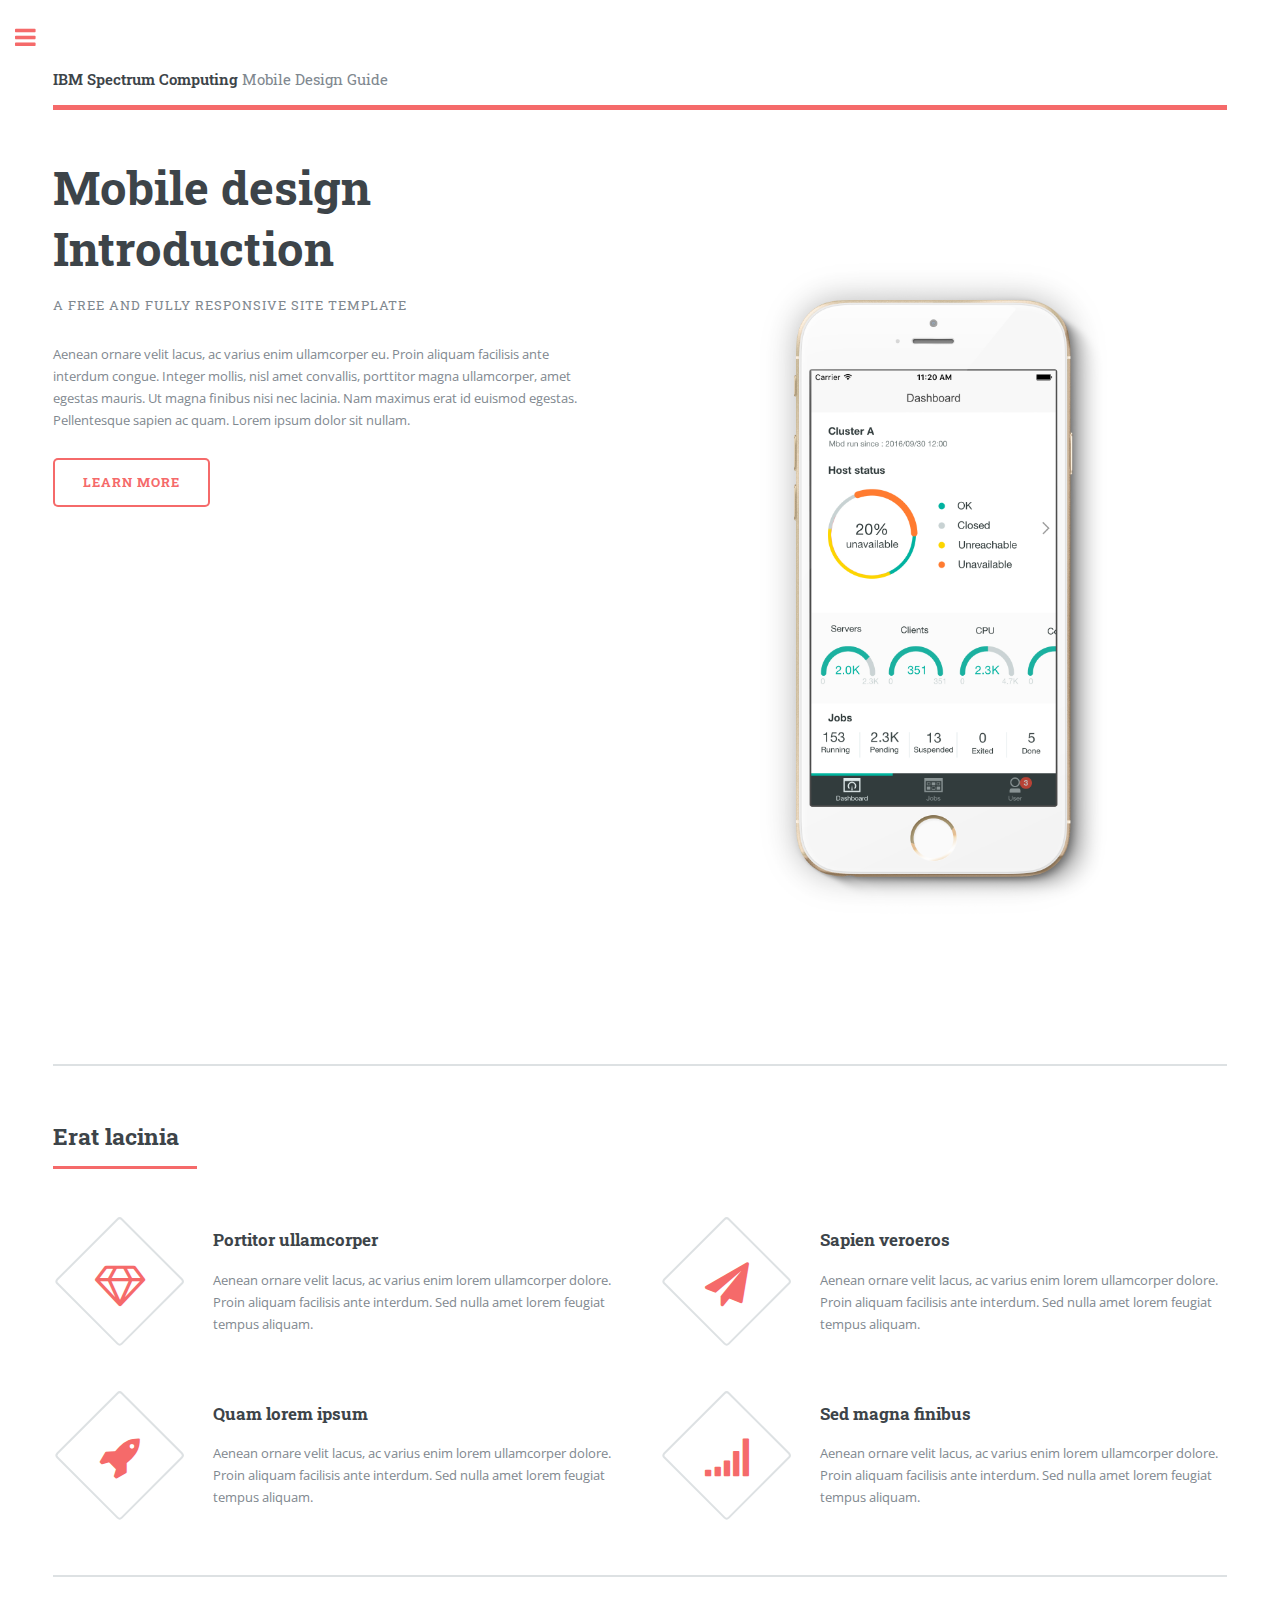
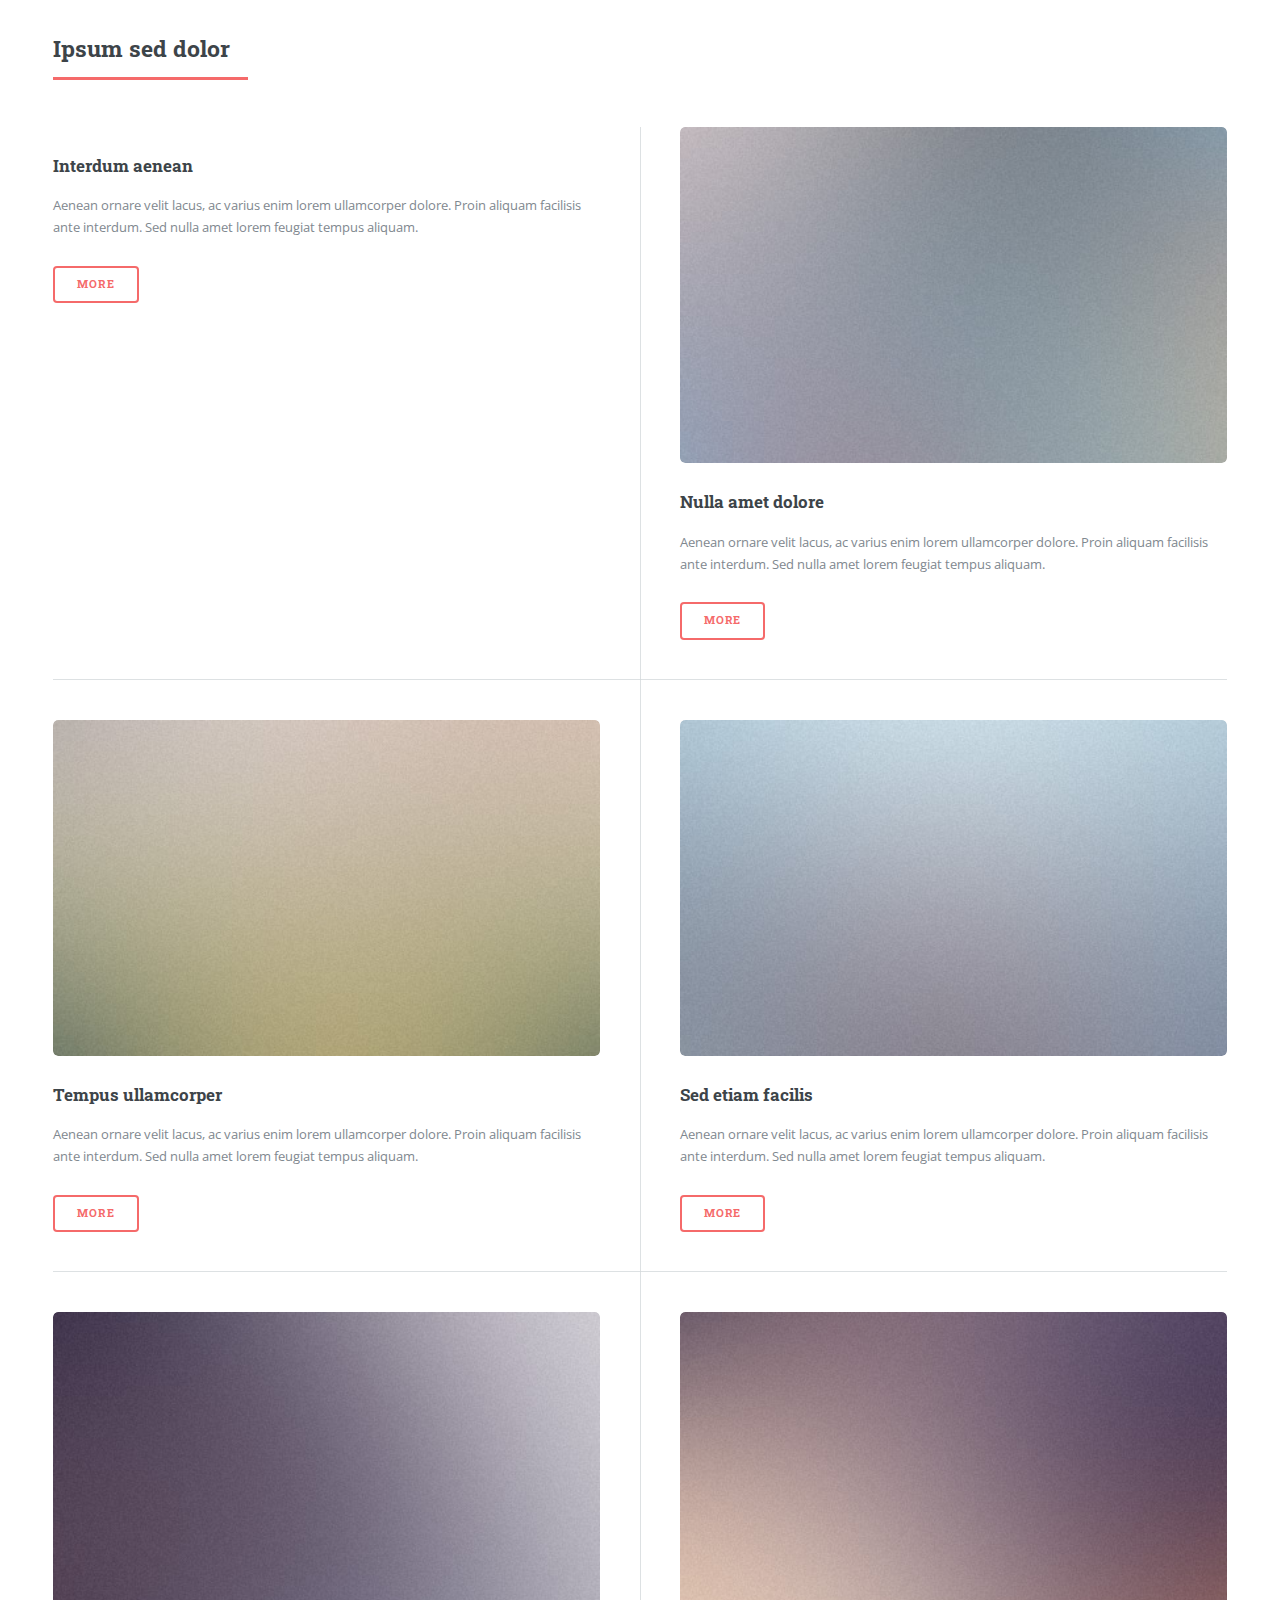
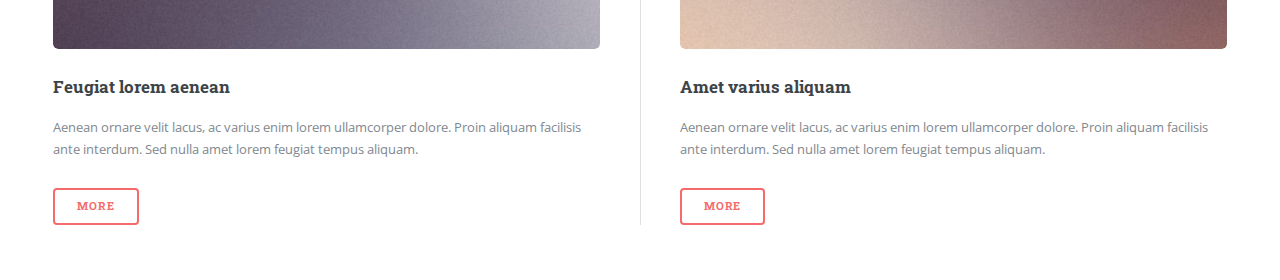
==== index.html @ 5e722a25 "update image html" ====
<!DOCTYPE HTML>
<!--
	Editorial by HTML5 UP
	html5up.net | @ajlkn
	Free for personal and commercial use under the CCA 3.0 license (html5up.net/license)
-->
<html>
	<head>
		<title>Editorial by HTML5 UP</title>
		<meta charset="utf-8" />
		<meta name="viewport" content="width=device-width, initial-scale=1, user-scalable=no" />
		<!--[if lte IE 8]><script src="assets/js/ie/html5shiv.js"></script><![endif]-->
		<link rel="stylesheet" href="assets/css/main.css" />
		<!--[if lte IE 9]><link rel="stylesheet" href="assets/css/ie9.css" /><![endif]-->
		<!--[if lte IE 8]><link rel="stylesheet" href="assets/css/ie8.css" /><![endif]-->
	</head>
	<body>

		<!-- Wrapper -->
			<div id="wrapper">

				<!-- Main -->
					<div id="main">
						<div class="inner">

							<!-- Header -->
								<header id="header">
									<a href="index.html" class="logo"><strong>IBM Spectrum Computing</strong> Mobile Design Guide</a>
								</header>

							<!-- Banner -->
								<section id="banner">
									<div class="content">
										<header>
											<h1>Mobile design<br />
											Introduction</h1>
											<p>A free and fully responsive site template</p>
										</header>
										<p>Aenean ornare velit lacus, ac varius enim ullamcorper eu. Proin aliquam facilisis ante interdum congue. Integer mollis, nisl amet convallis, porttitor magna ullamcorper, amet egestas mauris. Ut magna finibus nisi nec lacinia. Nam maximus erat id euismod egestas. Pellentesque sapien ac quam. Lorem ipsum dolor sit nullam.</p>
										<ul class="actions">
											<li><a href="#" class="button big">Learn More</a></li>
										</ul>
									</div>
									<span class="image object">
										<img src="images/intro.jpg" alt="" />
									</span>
								</section>

							<!-- Section -->
								<section>
									<header class="major">
										<h2>Erat lacinia</h2>
									</header>
									<div class="features">
										<article>
											<span class="icon fa-diamond"></span>
											<div class="content">
												<h3>Portitor ullamcorper</h3>
												<p>Aenean ornare velit lacus, ac varius enim lorem ullamcorper dolore. Proin aliquam facilisis ante interdum. Sed nulla amet lorem feugiat tempus aliquam.</p>
											</div>
										</article>
										<article>
											<span class="icon fa-paper-plane"></span>
											<div class="content">
												<h3>Sapien veroeros</h3>
												<p>Aenean ornare velit lacus, ac varius enim lorem ullamcorper dolore. Proin aliquam facilisis ante interdum. Sed nulla amet lorem feugiat tempus aliquam.</p>
											</div>
										</article>
										<article>
											<span class="icon fa-rocket"></span>
											<div class="content">
												<h3>Quam lorem ipsum</h3>
												<p>Aenean ornare velit lacus, ac varius enim lorem ullamcorper dolore. Proin aliquam facilisis ante interdum. Sed nulla amet lorem feugiat tempus aliquam.</p>
											</div>
										</article>
										<article>
											<span class="icon fa-signal"></span>
											<div class="content">
												<h3>Sed magna finibus</h3>
												<p>Aenean ornare velit lacus, ac varius enim lorem ullamcorper dolore. Proin aliquam facilisis ante interdum. Sed nulla amet lorem feugiat tempus aliquam.</p>
											</div>
										</article>
									</div>
								</section>

							<!-- Section -->
								<section>
									<header class="major">
										<h2>Ipsum sed dolor</h2>
									</header>
									<div class="posts">
										<article>
											<a href="#" class="image"><img src="images/pic01.jpg" alt="" /></a>
											<h3>Interdum aenean</h3>
											<p>Aenean ornare velit lacus, ac varius enim lorem ullamcorper dolore. Proin aliquam facilisis ante interdum. Sed nulla amet lorem feugiat tempus aliquam.</p>
											<ul class="actions">
												<li><a href="#" class="button">More</a></li>
											</ul>
										</article>
										<article>
											<a href="#" class="image"><img src="images/pic02.jpg" alt="" /></a>
											<h3>Nulla amet dolore</h3>
											<p>Aenean ornare velit lacus, ac varius enim lorem ullamcorper dolore. Proin aliquam facilisis ante interdum. Sed nulla amet lorem feugiat tempus aliquam.</p>
											<ul class="actions">
												<li><a href="#" class="button">More</a></li>
											</ul>
										</article>
										<article>
											<a href="#" class="image"><img src="images/pic03.jpg" alt="" /></a>
											<h3>Tempus ullamcorper</h3>
											<p>Aenean ornare velit lacus, ac varius enim lorem ullamcorper dolore. Proin aliquam facilisis ante interdum. Sed nulla amet lorem feugiat tempus aliquam.</p>
											<ul class="actions">
												<li><a href="#" class="button">More</a></li>
											</ul>
										</article>
										<article>
											<a href="#" class="image"><img src="images/pic04.jpg" alt="" /></a>
											<h3>Sed etiam facilis</h3>
											<p>Aenean ornare velit lacus, ac varius enim lorem ullamcorper dolore. Proin aliquam facilisis ante interdum. Sed nulla amet lorem feugiat tempus aliquam.</p>
											<ul class="actions">
												<li><a href="#" class="button">More</a></li>
											</ul>
										</article>
										<article>
											<a href="#" class="image"><img src="images/pic05.jpg" alt="" /></a>
											<h3>Feugiat lorem aenean</h3>
											<p>Aenean ornare velit lacus, ac varius enim lorem ullamcorper dolore. Proin aliquam facilisis ante interdum. Sed nulla amet lorem feugiat tempus aliquam.</p>
											<ul class="actions">
												<li><a href="#" class="button">More</a></li>
											</ul>
										</article>
										<article>
											<a href="#" class="image"><img src="images/pic06.jpg" alt="" /></a>
											<h3>Amet varius aliquam</h3>
											<p>Aenean ornare velit lacus, ac varius enim lorem ullamcorper dolore. Proin aliquam facilisis ante interdum. Sed nulla amet lorem feugiat tempus aliquam.</p>
											<ul class="actions">
												<li><a href="#" class="button">More</a></li>
											</ul>
										</article>
									</div>
								</section>

						</div>
					</div>

				<!-- Sidebar -->
					<div id="sidebar">
						<div class="inner">

							<!-- Search -->
								<section id="search" class="alt">
									<form method="post" action="#">
										<input type="text" name="query" id="query" placeholder="Search" />
									</form>
								</section>

							<!-- Menu -->
								<nav id="menu">
									<header class="major">
										<h2>Menu</h2>
									</header>
									<ul>
										<li><a href="index.html">Homepage</a></li>
										<li><a href="generic.html">Generic</a></li>
										<li><a href="elements.html">Elements</a></li>
										<li>
											<span class="opener">Submenu</span>
											<ul>
												<li><a href="#">Lorem Dolor</a></li>
												<li><a href="#">Ipsum Adipiscing</a></li>
												<li><a href="#">Tempus Magna</a></li>
												<li><a href="#">Feugiat Veroeros</a></li>
											</ul>
										</li>
										<li><a href="#">Etiam Dolore</a></li>
										<li><a href="#">Adipiscing</a></li>
										<li>
											<span class="opener">Another Submenu</span>
											<ul>
												<li><a href="#">Lorem Dolor</a></li>
												<li><a href="#">Ipsum Adipiscing</a></li>
												<li><a href="#">Tempus Magna</a></li>
												<li><a href="#">Feugiat Veroeros</a></li>
											</ul>
										</li>
										<li><a href="#">Maximus Erat</a></li>
										<li><a href="#">Sapien Mauris</a></li>
										<li><a href="#">Amet Lacinia</a></li>
									</ul>
								</nav>

							<!-- Footer -->
								<footer id="footer">
									<p class="copyright">&copy; Untitled. All rights reserved. Demo Images: <a href="https://unsplash.com">Unsplash</a>. Design: <a href="https://html5up.net">HTML5 UP</a>.</p>
								</footer>

						</div>
					</div>

			</div>

		<!-- Scripts -->
			<script src="assets/js/jquery.min.js"></script>
			<script src="assets/js/skel.min.js"></script>
			<script src="assets/js/util.js"></script>
			<!--[if lte IE 8]><script src="assets/js/ie/respond.min.js"></script><![endif]-->
			<script src="assets/js/main.js"></script>

	</body>
</html>
---- assets/css/main.css ----
@import url(font-awesome.min.css);
@import url("https://fonts.googleapis.com/css?family=Open+Sans:400,600,400italic,600italic|Roboto+Slab:400,700");

/*
	Editorial by HTML5 UP
	html5up.net | @ajlkn
	Free for personal and commercial use under the CCA 3.0 license (html5up.net/license)
*/

/* Reset */

	html, body, div, span, applet, object, iframe, h1, h2, h3, h4, h5, h6, p, blockquote, pre, a, abbr, acronym, address, big, cite, code, del, dfn, em, img, ins, kbd, q, s, samp, small, strike, strong, sub, sup, tt, var, b, u, i, center, dl, dt, dd, ol, ul, li, fieldset, form, label, legend, table, caption, tbody, tfoot, thead, tr, th, td, article, aside, canvas, details, embed, figure, figcaption, footer, header, hgroup, menu, nav, output, ruby, section, summary, time, mark, audio, video {
		margin: 0;
		padding: 0;
		border: 0;
		font-size: 100%;
		font: inherit;
		vertical-align: baseline;
	}

	article, aside, details, figcaption, figure, footer, header, hgroup, menu, nav, section {
		display: block;
	}

	body {
		line-height: 1;
	}

	ol, ul {
		list-style: none;
	}

	blockquote, q {
		quotes: none;
	}

	blockquote:before, blockquote:after, q:before, q:after {
		content: '';
		content: none;
	}

	table {
		border-collapse: collapse;
		border-spacing: 0;
	}

	body {
		-webkit-text-size-adjust: none;
	}

/* Box Model */

	*, *:before, *:after {
		-moz-box-sizing: border-box;
		-webkit-box-sizing: border-box;
		box-sizing: border-box;
	}

/* Grid */

	.row {
		border-bottom: solid 1px transparent;
		-moz-box-sizing: border-box;
		-webkit-box-sizing: border-box;
		box-sizing: border-box;
	}

	.row > * {
		float: left;
		-moz-box-sizing: border-box;
		-webkit-box-sizing: border-box;
		box-sizing: border-box;
	}

	.row:after, .row:before {
		content: '';
		display: block;
		clear: both;
		height: 0;
	}

	.row.uniform > * > :first-child {
		margin-top: 0;
	}

	.row.uniform > * > :last-child {
		margin-bottom: 0;
	}

	.row.\30 \25 > * {
		padding: 0 0 0 0em;
	}

	.row.\30 \25 {
		margin: 0 0 -1px 0em;
	}

	.row.uniform.\30 \25 > * {
		padding: 0em 0 0 0em;
	}

	.row.uniform.\30 \25 {
		margin: 0em 0 -1px 0em;
	}

	.row > * {
		padding: 0 0 0 1.5em;
	}

	.row {
		margin: 0 0 -1px -1.5em;
	}

	.row.uniform > * {
		padding: 1.5em 0 0 1.5em;
	}

	.row.uniform {
		margin: -1.5em 0 -1px -1.5em;
	}

	.row.\32 00\25 > * {
		padding: 0 0 0 3em;
	}

	.row.\32 00\25 {
		margin: 0 0 -1px -3em;
	}

	.row.uniform.\32 00\25 > * {
		padding: 3em 0 0 3em;
	}

	.row.uniform.\32 00\25 {
		margin: -3em 0 -1px -3em;
	}

	.row.\31 50\25 > * {
		padding: 0 0 0 2.25em;
	}

	.row.\31 50\25 {
		margin: 0 0 -1px -2.25em;
	}

	.row.uniform.\31 50\25 > * {
		padding: 2.25em 0 0 2.25em;
	}

	.row.uniform.\31 50\25 {
		margin: -2.25em 0 -1px -2.25em;
	}

	.row.\35 0\25 > * {
		padding: 0 0 0 0.75em;
	}

	.row.\35 0\25 {
		margin: 0 0 -1px -0.75em;
	}

	.row.uniform.\35 0\25 > * {
		padding: 0.75em 0 0 0.75em;
	}

	.row.uniform.\35 0\25 {
		margin: -0.75em 0 -1px -0.75em;
	}

	.row.\32 5\25 > * {
		padding: 0 0 0 0.375em;
	}

	.row.\32 5\25 {
		margin: 0 0 -1px -0.375em;
	}

	.row.uniform.\32 5\25 > * {
		padding: 0.375em 0 0 0.375em;
	}

	.row.uniform.\32 5\25 {
		margin: -0.375em 0 -1px -0.375em;
	}

	.\31 2u, .\31 2u\24 {
		width: 100%;
		clear: none;
		margin-left: 0;
	}

	.\31 1u, .\31 1u\24 {
		width: 91.6666666667%;
		clear: none;
		margin-left: 0;
	}

	.\31 0u, .\31 0u\24 {
		width: 83.3333333333%;
		clear: none;
		margin-left: 0;
	}

	.\39 u, .\39 u\24 {
		width: 75%;
		clear: none;
		margin-left: 0;
	}

	.\38 u, .\38 u\24 {
		width: 66.6666666667%;
		clear: none;
		margin-left: 0;
	}

	.\37 u, .\37 u\24 {
		width: 58.3333333333%;
		clear: none;
		margin-left: 0;
	}

	.\36 u, .\36 u\24 {
		width: 50%;
		clear: none;
		margin-left: 0;
	}

	.\35 u, .\35 u\24 {
		width: 41.6666666667%;
		clear: none;
		margin-left: 0;
	}

	.\34 u, .\34 u\24 {
		width: 33.3333333333%;
		clear: none;
		margin-left: 0;
	}

	.\33 u, .\33 u\24 {
		width: 25%;
		clear: none;
		margin-left: 0;
	}

	.\32 u, .\32 u\24 {
		width: 16.6666666667%;
		clear: none;
		margin-left: 0;
	}

	.\31 u, .\31 u\24 {
		width: 8.3333333333%;
		clear: none;
		margin-left: 0;
	}

	.\31 2u\24 + *,
	.\31 1u\24 + *,
	.\31 0u\24 + *,
	.\39 u\24 + *,
	.\38 u\24 + *,
	.\37 u\24 + *,
	.\36 u\24 + *,
	.\35 u\24 + *,
	.\34 u\24 + *,
	.\33 u\24 + *,
	.\32 u\24 + *,
	.\31 u\24 + * {
		clear: left;
	}

	.\-11u {
		margin-left: 91.66667%;
	}

	.\-10u {
		margin-left: 83.33333%;
	}

	.\-9u {
		margin-left: 75%;
	}

	.\-8u {
		margin-left: 66.66667%;
	}

	.\-7u {
		margin-left: 58.33333%;
	}

	.\-6u {
		margin-left: 50%;
	}

	.\-5u {
		margin-left: 41.66667%;
	}

	.\-4u {
		margin-left: 33.33333%;
	}

	.\-3u {
		margin-left: 25%;
	}

	.\-2u {
		margin-left: 16.66667%;
	}

	.\-1u {
		margin-left: 8.33333%;
	}

	@media screen and (max-width: 1680px) {

		.row > * {
			padding: 0 0 0 1.5em;
		}

		.row {
			margin: 0 0 -1px -1.5em;
		}

		.row.uniform > * {
			padding: 1.5em 0 0 1.5em;
		}

		.row.uniform {
			margin: -1.5em 0 -1px -1.5em;
		}

		.row.\32 00\25 > * {
			padding: 0 0 0 3em;
		}

		.row.\32 00\25 {
			margin: 0 0 -1px -3em;
		}

		.row.uniform.\32 00\25 > * {
			padding: 3em 0 0 3em;
		}

		.row.uniform.\32 00\25 {
			margin: -3em 0 -1px -3em;
		}

		.row.\31 50\25 > * {
			padding: 0 0 0 2.25em;
		}

		.row.\31 50\25 {
			margin: 0 0 -1px -2.25em;
		}

		.row.uniform.\31 50\25 > * {
			padding: 2.25em 0 0 2.25em;
		}

		.row.uniform.\31 50\25 {
			margin: -2.25em 0 -1px -2.25em;
		}

		.row.\35 0\25 > * {
			padding: 0 0 0 0.75em;
		}

		.row.\35 0\25 {
			margin: 0 0 -1px -0.75em;
		}

		.row.uniform.\35 0\25 > * {
			padding: 0.75em 0 0 0.75em;
		}

		.row.uniform.\35 0\25 {
			margin: -0.75em 0 -1px -0.75em;
		}

		.row.\32 5\25 > * {
			padding: 0 0 0 0.375em;
		}

		.row.\32 5\25 {
			margin: 0 0 -1px -0.375em;
		}

		.row.uniform.\32 5\25 > * {
			padding: 0.375em 0 0 0.375em;
		}

		.row.uniform.\32 5\25 {
			margin: -0.375em 0 -1px -0.375em;
		}

		.\31 2u\28xlarge\29, .\31 2u\24\28xlarge\29 {
			width: 100%;
			clear: none;
			margin-left: 0;
		}

		.\31 1u\28xlarge\29, .\31 1u\24\28xlarge\29 {
			width: 91.6666666667%;
			clear: none;
			margin-left: 0;
		}

		.\31 0u\28xlarge\29, .\31 0u\24\28xlarge\29 {
			width: 83.3333333333%;
			clear: none;
			margin-left: 0;
		}

		.\39 u\28xlarge\29, .\39 u\24\28xlarge\29 {
			width: 75%;
			clear: none;
			margin-left: 0;
		}

		.\38 u\28xlarge\29, .\38 u\24\28xlarge\29 {
			width: 66.6666666667%;
			clear: none;
			margin-left: 0;
		}

		.\37 u\28xlarge\29, .\37 u\24\28xlarge\29 {
			width: 58.3333333333%;
			clear: none;
			margin-left: 0;
		}

		.\36 u\28xlarge\29, .\36 u\24\28xlarge\29 {
			width: 50%;
			clear: none;
			margin-left: 0;
		}

		.\35 u\28xlarge\29, .\35 u\24\28xlarge\29 {
			width: 41.6666666667%;
			clear: none;
			margin-left: 0;
		}

		.\34 u\28xlarge\29, .\34 u\24\28xlarge\29 {
			width: 33.3333333333%;
			clear: none;
			margin-left: 0;
		}

		.\33 u\28xlarge\29, .\33 u\24\28xlarge\29 {
			width: 25%;
			clear: none;
			margin-left: 0;
		}

		.\32 u\28xlarge\29, .\32 u\24\28xlarge\29 {
			width: 16.6666666667%;
			clear: none;
			margin-left: 0;
		}

		.\31 u\28xlarge\29, .\31 u\24\28xlarge\29 {
			width: 8.3333333333%;
			clear: none;
			margin-left: 0;
		}

		.\31 2u\24\28xlarge\29 + *,
		.\31 1u\24\28xlarge\29 + *,
		.\31 0u\24\28xlarge\29 + *,
		.\39 u\24\28xlarge\29 + *,
		.\38 u\24\28xlarge\29 + *,
		.\37 u\24\28xlarge\29 + *,
		.\36 u\24\28xlarge\29 + *,
		.\35 u\24\28xlarge\29 + *,
		.\34 u\24\28xlarge\29 + *,
		.\33 u\24\28xlarge\29 + *,
		.\32 u\24\28xlarge\29 + *,
		.\31 u\24\28xlarge\29 + * {
			clear: left;
		}

		.\-11u\28xlarge\29 {
			margin-left: 91.66667%;
		}

		.\-10u\28xlarge\29 {
			margin-left: 83.33333%;
		}

		.\-9u\28xlarge\29 {
			margin-left: 75%;
		}

		.\-8u\28xlarge\29 {
			margin-left: 66.66667%;
		}

		.\-7u\28xlarge\29 {
			margin-left: 58.33333%;
		}

		.\-6u\28xlarge\29 {
			margin-left: 50%;
		}

		.\-5u\28xlarge\29 {
			margin-left: 41.66667%;
		}

		.\-4u\28xlarge\29 {
			margin-left: 33.33333%;
		}

		.\-3u\28xlarge\29 {
			margin-left: 25%;
		}

		.\-2u\28xlarge\29 {
			margin-left: 16.66667%;
		}

		.\-1u\28xlarge\29 {
			margin-left: 8.33333%;
		}

	}

	@media screen and (max-width: 1280px) {

		.row > * {
			padding: 0 0 0 1.5em;
		}

		.row {
			margin: 0 0 -1px -1.5em;
		}

		.row.uniform > * {
			padding: 1.5em 0 0 1.5em;
		}

		.row.uniform {
			margin: -1.5em 0 -1px -1.5em;
		}

		.row.\32 00\25 > * {
			padding: 0 0 0 3em;
		}

		.row.\32 00\25 {
			margin: 0 0 -1px -3em;
		}

		.row.uniform.\32 00\25 > * {
			padding: 3em 0 0 3em;
		}

		.row.uniform.\32 00\25 {
			margin: -3em 0 -1px -3em;
		}

		.row.\31 50\25 > * {
			padding: 0 0 0 2.25em;
		}

		.row.\31 50\25 {
			margin: 0 0 -1px -2.25em;
		}

		.row.uniform.\31 50\25 > * {
			padding: 2.25em 0 0 2.25em;
		}

		.row.uniform.\31 50\25 {
			margin: -2.25em 0 -1px -2.25em;
		}

		.row.\35 0\25 > * {
			padding: 0 0 0 0.75em;
		}

		.row.\35 0\25 {
			margin: 0 0 -1px -0.75em;
		}

		.row.uniform.\35 0\25 > * {
			padding: 0.75em 0 0 0.75em;
		}

		.row.uniform.\35 0\25 {
			margin: -0.75em 0 -1px -0.75em;
		}

		.row.\32 5\25 > * {
			padding: 0 0 0 0.375em;
		}

		.row.\32 5\25 {
			margin: 0 0 -1px -0.375em;
		}

		.row.uniform.\32 5\25 > * {
			padding: 0.375em 0 0 0.375em;
		}

		.row.uniform.\32 5\25 {
			margin: -0.375em 0 -1px -0.375em;
		}

		.\31 2u\28large\29, .\31 2u\24\28large\29 {
			width: 100%;
			clear: none;
			margin-left: 0;
		}

		.\31 1u\28large\29, .\31 1u\24\28large\29 {
			width: 91.6666666667%;
			clear: none;
			margin-left: 0;
		}

		.\31 0u\28large\29, .\31 0u\24\28large\29 {
			width: 83.3333333333%;
			clear: none;
			margin-left: 0;
		}

		.\39 u\28large\29, .\39 u\24\28large\29 {
			width: 75%;
			clear: none;
			margin-left: 0;
		}

		.\38 u\28large\29, .\38 u\24\28large\29 {
			width: 66.6666666667%;
			clear: none;
			margin-left: 0;
		}

		.\37 u\28large\29, .\37 u\24\28large\29 {
			width: 58.3333333333%;
			clear: none;
			margin-left: 0;
		}

		.\36 u\28large\29, .\36 u\24\28large\29 {
			width: 50%;
			clear: none;
			margin-left: 0;
		}

		.\35 u\28large\29, .\35 u\24\28large\29 {
			width: 41.6666666667%;
			clear: none;
			margin-left: 0;
		}

		.\34 u\28large\29, .\34 u\24\28large\29 {
			width: 33.3333333333%;
			clear: none;
			margin-left: 0;
		}

		.\33 u\28large\29, .\33 u\24\28large\29 {
			width: 25%;
			clear: none;
			margin-left: 0;
		}

		.\32 u\28large\29, .\32 u\24\28large\29 {
			width: 16.6666666667%;
			clear: none;
			margin-left: 0;
		}

		.\31 u\28large\29, .\31 u\24\28large\29 {
			width: 8.3333333333%;
			clear: none;
			margin-left: 0;
		}

		.\31 2u\24\28large\29 + *,
		.\31 1u\24\28large\29 + *,
		.\31 0u\24\28large\29 + *,
		.\39 u\24\28large\29 + *,
		.\38 u\24\28large\29 + *,
		.\37 u\24\28large\29 + *,
		.\36 u\24\28large\29 + *,
		.\35 u\24\28large\29 + *,
		.\34 u\24\28large\29 + *,
		.\33 u\24\28large\29 + *,
		.\32 u\24\28large\29 + *,
		.\31 u\24\28large\29 + * {
			clear: left;
		}

		.\-11u\28large\29 {
			margin-left: 91.66667%;
		}

		.\-10u\28large\29 {
			margin-left: 83.33333%;
		}

		.\-9u\28large\29 {
			margin-left: 75%;
		}

		.\-8u\28large\29 {
			margin-left: 66.66667%;
		}

		.\-7u\28large\29 {
			margin-left: 58.33333%;
		}

		.\-6u\28large\29 {
			margin-left: 50%;
		}

		.\-5u\28large\29 {
			margin-left: 41.66667%;
		}

		.\-4u\28large\29 {
			margin-left: 33.33333%;
		}

		.\-3u\28large\29 {
			margin-left: 25%;
		}

		.\-2u\28large\29 {
			margin-left: 16.66667%;
		}

		.\-1u\28large\29 {
			margin-left: 8.33333%;
		}

	}

	@media screen and (max-width: 980px) {

		.row > * {
			padding: 0 0 0 1.5em;
		}

		.row {
			margin: 0 0 -1px -1.5em;
		}

		.row.uniform > * {
			padding: 1.5em 0 0 1.5em;
		}

		.row.uniform {
			margin: -1.5em 0 -1px -1.5em;
		}

		.row.\32 00\25 > * {
			padding: 0 0 0 3em;
		}

		.row.\32 00\25 {
			margin: 0 0 -1px -3em;
		}

		.row.uniform.\32 00\25 > * {
			padding: 3em 0 0 3em;
		}

		.row.uniform.\32 00\25 {
			margin: -3em 0 -1px -3em;
		}

		.row.\31 50\25 > * {
			padding: 0 0 0 2.25em;
		}

		.row.\31 50\25 {
			margin: 0 0 -1px -2.25em;
		}

		.row.uniform.\31 50\25 > * {
			padding: 2.25em 0 0 2.25em;
		}

		.row.uniform.\31 50\25 {
			margin: -2.25em 0 -1px -2.25em;
		}

		.row.\35 0\25 > * {
			padding: 0 0 0 0.75em;
		}

		.row.\35 0\25 {
			margin: 0 0 -1px -0.75em;
		}

		.row.uniform.\35 0\25 > * {
			padding: 0.75em 0 0 0.75em;
		}

		.row.uniform.\35 0\25 {
			margin: -0.75em 0 -1px -0.75em;
		}

		.row.\32 5\25 > * {
			padding: 0 0 0 0.375em;
		}

		.row.\32 5\25 {
			margin: 0 0 -1px -0.375em;
		}

		.row.uniform.\32 5\25 > * {
			padding: 0.375em 0 0 0.375em;
		}

		.row.uniform.\32 5\25 {
			margin: -0.375em 0 -1px -0.375em;
		}

		.\31 2u\28medium\29, .\31 2u\24\28medium\29 {
			width: 100%;
			clear: none;
			margin-left: 0;
		}

		.\31 1u\28medium\29, .\31 1u\24\28medium\29 {
			width: 91.6666666667%;
			clear: none;
			margin-left: 0;
		}

		.\31 0u\28medium\29, .\31 0u\24\28medium\29 {
			width: 83.3333333333%;
			clear: none;
			margin-left: 0;
		}

		.\39 u\28medium\29, .\39 u\24\28medium\29 {
			width: 75%;
			clear: none;
			margin-left: 0;
		}

		.\38 u\28medium\29, .\38 u\24\28medium\29 {
			width: 66.6666666667%;
			clear: none;
			margin-left: 0;
		}

		.\37 u\28medium\29, .\37 u\24\28medium\29 {
			width: 58.3333333333%;
			clear: none;
			margin-left: 0;
		}

		.\36 u\28medium\29, .\36 u\24\28medium\29 {
			width: 50%;
			clear: none;
			margin-left: 0;
		}

		.\35 u\28medium\29, .\35 u\24\28medium\29 {
			width: 41.6666666667%;
			clear: none;
			margin-left: 0;
		}

		.\34 u\28medium\29, .\34 u\24\28medium\29 {
			width: 33.3333333333%;
			clear: none;
			margin-left: 0;
		}

		.\33 u\28medium\29, .\33 u\24\28medium\29 {
			width: 25%;
			clear: none;
			margin-left: 0;
		}

		.\32 u\28medium\29, .\32 u\24\28medium\29 {
			width: 16.6666666667%;
			clear: none;
			margin-left: 0;
		}

		.\31 u\28medium\29, .\31 u\24\28medium\29 {
			width: 8.3333333333%;
			clear: none;
			margin-left: 0;
		}

		.\31 2u\24\28medium\29 + *,
		.\31 1u\24\28medium\29 + *,
		.\31 0u\24\28medium\29 + *,
		.\39 u\24\28medium\29 + *,
		.\38 u\24\28medium\29 + *,
		.\37 u\24\28medium\29 + *,
		.\36 u\24\28medium\29 + *,
		.\35 u\24\28medium\29 + *,
		.\34 u\24\28medium\29 + *,
		.\33 u\24\28medium\29 + *,
		.\32 u\24\28medium\29 + *,
		.\31 u\24\28medium\29 + * {
			clear: left;
		}

		.\-11u\28medium\29 {
			margin-left: 91.66667%;
		}

		.\-10u\28medium\29 {
			margin-left: 83.33333%;
		}

		.\-9u\28medium\29 {
			margin-left: 75%;
		}

		.\-8u\28medium\29 {
			margin-left: 66.66667%;
		}

		.\-7u\28medium\29 {
			margin-left: 58.33333%;
		}

		.\-6u\28medium\29 {
			margin-left: 50%;
		}

		.\-5u\28medium\29 {
			margin-left: 41.66667%;
		}

		.\-4u\28medium\29 {
			margin-left: 33.33333%;
		}

		.\-3u\28medium\29 {
			margin-left: 25%;
		}

		.\-2u\28medium\29 {
			margin-left: 16.66667%;
		}

		.\-1u\28medium\29 {
			margin-left: 8.33333%;
		}

	}

	@media screen and (max-width: 736px) {

		.row > * {
			padding: 0 0 0 1.5em;
		}

		.row {
			margin: 0 0 -1px -1.5em;
		}

		.row.uniform > * {
			padding: 1.5em 0 0 1.5em;
		}

		.row.uniform {
			margin: -1.5em 0 -1px -1.5em;
		}

		.row.\32 00\25 > * {
			padding: 0 0 0 3em;
		}

		.row.\32 00\25 {
			margin: 0 0 -1px -3em;
		}

		.row.uniform.\32 00\25 > * {
			padding: 3em 0 0 3em;
		}

		.row.uniform.\32 00\25 {
			margin: -3em 0 -1px -3em;
		}

		.row.\31 50\25 > * {
			padding: 0 0 0 2.25em;
		}

		.row.\31 50\25 {
			margin: 0 0 -1px -2.25em;
		}

		.row.uniform.\31 50\25 > * {
			padding: 2.25em 0 0 2.25em;
		}

		.row.uniform.\31 50\25 {
			margin: -2.25em 0 -1px -2.25em;
		}

		.row.\35 0\25 > * {
			padding: 0 0 0 0.75em;
		}

		.row.\35 0\25 {
			margin: 0 0 -1px -0.75em;
		}

		.row.uniform.\35 0\25 > * {
			padding: 0.75em 0 0 0.75em;
		}

		.row.uniform.\35 0\25 {
			margin: -0.75em 0 -1px -0.75em;
		}

		.row.\32 5\25 > * {
			padding: 0 0 0 0.375em;
		}

		.row.\32 5\25 {
			margin: 0 0 -1px -0.375em;
		}

		.row.uniform.\32 5\25 > * {
			padding: 0.375em 0 0 0.375em;
		}

		.row.uniform.\32 5\25 {
			margin: -0.375em 0 -1px -0.375em;
		}

		.\31 2u\28small\29, .\31 2u\24\28small\29 {
			width: 100%;
			clear: none;
			margin-left: 0;
		}

		.\31 1u\28small\29, .\31 1u\24\28small\29 {
			width: 91.6666666667%;
			clear: none;
			margin-left: 0;
		}

		.\31 0u\28small\29, .\31 0u\24\28small\29 {
			width: 83.3333333333%;
			clear: none;
			margin-left: 0;
		}

		.\39 u\28small\29, .\39 u\24\28small\29 {
			width: 75%;
			clear: none;
			margin-left: 0;
		}

		.\38 u\28small\29, .\38 u\24\28small\29 {
			width: 66.6666666667%;
			clear: none;
			margin-left: 0;
		}

		.\37 u\28small\29, .\37 u\24\28small\29 {
			width: 58.3333333333%;
			clear: none;
			margin-left: 0;
		}

		.\36 u\28small\29, .\36 u\24\28small\29 {
			width: 50%;
			clear: none;
			margin-left: 0;
		}

		.\35 u\28small\29, .\35 u\24\28small\29 {
			width: 41.6666666667%;
			clear: none;
			margin-left: 0;
		}

		.\34 u\28small\29, .\34 u\24\28small\29 {
			width: 33.3333333333%;
			clear: none;
			margin-left: 0;
		}

		.\33 u\28small\29, .\33 u\24\28small\29 {
			width: 25%;
			clear: none;
			margin-left: 0;
		}

		.\32 u\28small\29, .\32 u\24\28small\29 {
			width: 16.6666666667%;
			clear: none;
			margin-left: 0;
		}

		.\31 u\28small\29, .\31 u\24\28small\29 {
			width: 8.3333333333%;
			clear: none;
			margin-left: 0;
		}

		.\31 2u\24\28small\29 + *,
		.\31 1u\24\28small\29 + *,
		.\31 0u\24\28small\29 + *,
		.\39 u\24\28small\29 + *,
		.\38 u\24\28small\29 + *,
		.\37 u\24\28small\29 + *,
		.\36 u\24\28small\29 + *,
		.\35 u\24\28small\29 + *,
		.\34 u\24\28small\29 + *,
		.\33 u\24\28small\29 + *,
		.\32 u\24\28small\29 + *,
		.\31 u\24\28small\29 + * {
			clear: left;
		}

		.\-11u\28small\29 {
			margin-left: 91.66667%;
		}

		.\-10u\28small\29 {
			margin-left: 83.33333%;
		}

		.\-9u\28small\29 {
			margin-left: 75%;
		}

		.\-8u\28small\29 {
			margin-left: 66.66667%;
		}

		.\-7u\28small\29 {
			margin-left: 58.33333%;
		}

		.\-6u\28small\29 {
			margin-left: 50%;
		}

		.\-5u\28small\29 {
			margin-left: 41.66667%;
		}

		.\-4u\28small\29 {
			margin-left: 33.33333%;
		}

		.\-3u\28small\29 {
			margin-left: 25%;
		}

		.\-2u\28small\29 {
			margin-left: 16.66667%;
		}

		.\-1u\28small\29 {
			margin-left: 8.33333%;
		}

	}

	@media screen and (max-width: 480px) {

		.row > * {
			padding: 0 0 0 1.5em;
		}

		.row {
			margin: 0 0 -1px -1.5em;
		}

		.row.uniform > * {
			padding: 1.5em 0 0 1.5em;
		}

		.row.uniform {
			margin: -1.5em 0 -1px -1.5em;
		}

		.row.\32 00\25 > * {
			padding: 0 0 0 3em;
		}

		.row.\32 00\25 {
			margin: 0 0 -1px -3em;
		}

		.row.uniform.\32 00\25 > * {
			padding: 3em 0 0 3em;
		}

		.row.uniform.\32 00\25 {
			margin: -3em 0 -1px -3em;
		}

		.row.\31 50\25 > * {
			padding: 0 0 0 2.25em;
		}

		.row.\31 50\25 {
			margin: 0 0 -1px -2.25em;
		}

		.row.uniform.\31 50\25 > * {
			padding: 2.25em 0 0 2.25em;
		}

		.row.uniform.\31 50\25 {
			margin: -2.25em 0 -1px -2.25em;
		}

		.row.\35 0\25 > * {
			padding: 0 0 0 0.75em;
		}

		.row.\35 0\25 {
			margin: 0 0 -1px -0.75em;
		}

		.row.uniform.\35 0\25 > * {
			padding: 0.75em 0 0 0.75em;
		}

		.row.uniform.\35 0\25 {
			margin: -0.75em 0 -1px -0.75em;
		}

		.row.\32 5\25 > * {
			padding: 0 0 0 0.375em;
		}

		.row.\32 5\25 {
			margin: 0 0 -1px -0.375em;
		}

		.row.uniform.\32 5\25 > * {
			padding: 0.375em 0 0 0.375em;
		}

		.row.uniform.\32 5\25 {
			margin: -0.375em 0 -1px -0.375em;
		}

		.\31 2u\28xsmall\29, .\31 2u\24\28xsmall\29 {
			width: 100%;
			clear: none;
			margin-left: 0;
		}

		.\31 1u\28xsmall\29, .\31 1u\24\28xsmall\29 {
			width: 91.6666666667%;
			clear: none;
			margin-left: 0;
		}

		.\31 0u\28xsmall\29, .\31 0u\24\28xsmall\29 {
			width: 83.3333333333%;
			clear: none;
			margin-left: 0;
		}

		.\39 u\28xsmall\29, .\39 u\24\28xsmall\29 {
			width: 75%;
			clear: none;
			margin-left: 0;
		}

		.\38 u\28xsmall\29, .\38 u\24\28xsmall\29 {
			width: 66.6666666667%;
			clear: none;
			margin-left: 0;
		}

		.\37 u\28xsmall\29, .\37 u\24\28xsmall\29 {
			width: 58.3333333333%;
			clear: none;
			margin-left: 0;
		}

		.\36 u\28xsmall\29, .\36 u\24\28xsmall\29 {
			width: 50%;
			clear: none;
			margin-left: 0;
		}

		.\35 u\28xsmall\29, .\35 u\24\28xsmall\29 {
			width: 41.6666666667%;
			clear: none;
			margin-left: 0;
		}

		.\34 u\28xsmall\29, .\34 u\24\28xsmall\29 {
			width: 33.3333333333%;
			clear: none;
			margin-left: 0;
		}

		.\33 u\28xsmall\29, .\33 u\24\28xsmall\29 {
			width: 25%;
			clear: none;
			margin-left: 0;
		}

		.\32 u\28xsmall\29, .\32 u\24\28xsmall\29 {
			width: 16.6666666667%;
			clear: none;
			margin-left: 0;
		}

		.\31 u\28xsmall\29, .\31 u\24\28xsmall\29 {
			width: 8.3333333333%;
			clear: none;
			margin-left: 0;
		}

		.\31 2u\24\28xsmall\29 + *,
		.\31 1u\24\28xsmall\29 + *,
		.\31 0u\24\28xsmall\29 + *,
		.\39 u\24\28xsmall\29 + *,
		.\38 u\24\28xsmall\29 + *,
		.\37 u\24\28xsmall\29 + *,
		.\36 u\24\28xsmall\29 + *,
		.\35 u\24\28xsmall\29 + *,
		.\34 u\24\28xsmall\29 + *,
		.\33 u\24\28xsmall\29 + *,
		.\32 u\24\28xsmall\29 + *,
		.\31 u\24\28xsmall\29 + * {
			clear: left;
		}

		.\-11u\28xsmall\29 {
			margin-left: 91.66667%;
		}

		.\-10u\28xsmall\29 {
			margin-left: 83.33333%;
		}

		.\-9u\28xsmall\29 {
			margin-left: 75%;
		}

		.\-8u\28xsmall\29 {
			margin-left: 66.66667%;
		}

		.\-7u\28xsmall\29 {
			margin-left: 58.33333%;
		}

		.\-6u\28xsmall\29 {
			margin-left: 50%;
		}

		.\-5u\28xsmall\29 {
			margin-left: 41.66667%;
		}

		.\-4u\28xsmall\29 {
			margin-left: 33.33333%;
		}

		.\-3u\28xsmall\29 {
			margin-left: 25%;
		}

		.\-2u\28xsmall\29 {
			margin-left: 16.66667%;
		}

		.\-1u\28xsmall\29 {
			margin-left: 8.33333%;
		}

	}

	@media screen and (max-width: 360px) {

		.row > * {
			padding: 0 0 0 1.5em;
		}

		.row {
			margin: 0 0 -1px -1.5em;
		}

		.row.uniform > * {
			padding: 1.5em 0 0 1.5em;
		}

		.row.uniform {
			margin: -1.5em 0 -1px -1.5em;
		}

		.row.\32 00\25 > * {
			padding: 0 0 0 3em;
		}

		.row.\32 00\25 {
			margin: 0 0 -1px -3em;
		}

		.row.uniform.\32 00\25 > * {
			padding: 3em 0 0 3em;
		}

		.row.uniform.\32 00\25 {
			margin: -3em 0 -1px -3em;
		}

		.row.\31 50\25 > * {
			padding: 0 0 0 2.25em;
		}

		.row.\31 50\25 {
			margin: 0 0 -1px -2.25em;
		}

		.row.uniform.\31 50\25 > * {
			padding: 2.25em 0 0 2.25em;
		}

		.row.uniform.\31 50\25 {
			margin: -2.25em 0 -1px -2.25em;
		}

		.row.\35 0\25 > * {
			padding: 0 0 0 0.75em;
		}

		.row.\35 0\25 {
			margin: 0 0 -1px -0.75em;
		}

		.row.uniform.\35 0\25 > * {
			padding: 0.75em 0 0 0.75em;
		}

		.row.uniform.\35 0\25 {
			margin: -0.75em 0 -1px -0.75em;
		}

		.row.\32 5\25 > * {
			padding: 0 0 0 0.375em;
		}

		.row.\32 5\25 {
			margin: 0 0 -1px -0.375em;
		}

		.row.uniform.\32 5\25 > * {
			padding: 0.375em 0 0 0.375em;
		}

		.row.uniform.\32 5\25 {
			margin: -0.375em 0 -1px -0.375em;
		}

		.\31 2u\28xxsmall\29, .\31 2u\24\28xxsmall\29 {
			width: 100%;
			clear: none;
			margin-left: 0;
		}

		.\31 1u\28xxsmall\29, .\31 1u\24\28xxsmall\29 {
			width: 91.6666666667%;
			clear: none;
			margin-left: 0;
		}

		.\31 0u\28xxsmall\29, .\31 0u\24\28xxsmall\29 {
			width: 83.3333333333%;
			clear: none;
			margin-left: 0;
		}

		.\39 u\28xxsmall\29, .\39 u\24\28xxsmall\29 {
			width: 75%;
			clear: none;
			margin-left: 0;
		}

		.\38 u\28xxsmall\29, .\38 u\24\28xxsmall\29 {
			width: 66.6666666667%;
			clear: none;
			margin-left: 0;
		}

		.\37 u\28xxsmall\29, .\37 u\24\28xxsmall\29 {
			width: 58.3333333333%;
			clear: none;
			margin-left: 0;
		}

		.\36 u\28xxsmall\29, .\36 u\24\28xxsmall\29 {
			width: 50%;
			clear: none;
			margin-left: 0;
		}

		.\35 u\28xxsmall\29, .\35 u\24\28xxsmall\29 {
			width: 41.6666666667%;
			clear: none;
			margin-left: 0;
		}

		.\34 u\28xxsmall\29, .\34 u\24\28xxsmall\29 {
			width: 33.3333333333%;
			clear: none;
			margin-left: 0;
		}

		.\33 u\28xxsmall\29, .\33 u\24\28xxsmall\29 {
			width: 25%;
			clear: none;
			margin-left: 0;
		}

		.\32 u\28xxsmall\29, .\32 u\24\28xxsmall\29 {
			width: 16.6666666667%;
			clear: none;
			margin-left: 0;
		}

		.\31 u\28xxsmall\29, .\31 u\24\28xxsmall\29 {
			width: 8.3333333333%;
			clear: none;
			margin-left: 0;
		}

		.\31 2u\24\28xxsmall\29 + *,
		.\31 1u\24\28xxsmall\29 + *,
		.\31 0u\24\28xxsmall\29 + *,
		.\39 u\24\28xxsmall\29 + *,
		.\38 u\24\28xxsmall\29 + *,
		.\37 u\24\28xxsmall\29 + *,
		.\36 u\24\28xxsmall\29 + *,
		.\35 u\24\28xxsmall\29 + *,
		.\34 u\24\28xxsmall\29 + *,
		.\33 u\24\28xxsmall\29 + *,
		.\32 u\24\28xxsmall\29 + *,
		.\31 u\24\28xxsmall\29 + * {
			clear: left;
		}

		.\-11u\28xxsmall\29 {
			margin-left: 91.66667%;
		}

		.\-10u\28xxsmall\29 {
			margin-left: 83.33333%;
		}

		.\-9u\28xxsmall\29 {
			margin-left: 75%;
		}

		.\-8u\28xxsmall\29 {
			margin-left: 66.66667%;
		}

		.\-7u\28xxsmall\29 {
			margin-left: 58.33333%;
		}

		.\-6u\28xxsmall\29 {
			margin-left: 50%;
		}

		.\-5u\28xxsmall\29 {
			margin-left: 41.66667%;
		}

		.\-4u\28xxsmall\29 {
			margin-left: 33.33333%;
		}

		.\-3u\28xxsmall\29 {
			margin-left: 25%;
		}

		.\-2u\28xxsmall\29 {
			margin-left: 16.66667%;
		}

		.\-1u\28xxsmall\29 {
			margin-left: 8.33333%;
		}

	}

	@media screen and (min-width: 1681px) {

		.row > * {
			padding: 0 0 0 1.5em;
		}

		.row {
			margin: 0 0 -1px -1.5em;
		}

		.row.uniform > * {
			padding: 1.5em 0 0 1.5em;
		}

		.row.uniform {
			margin: -1.5em 0 -1px -1.5em;
		}

		.row.\32 00\25 > * {
			padding: 0 0 0 3em;
		}

		.row.\32 00\25 {
			margin: 0 0 -1px -3em;
		}

		.row.uniform.\32 00\25 > * {
			padding: 3em 0 0 3em;
		}

		.row.uniform.\32 00\25 {
			margin: -3em 0 -1px -3em;
		}

		.row.\31 50\25 > * {
			padding: 0 0 0 2.25em;
		}

		.row.\31 50\25 {
			margin: 0 0 -1px -2.25em;
		}

		.row.uniform.\31 50\25 > * {
			padding: 2.25em 0 0 2.25em;
		}

		.row.uniform.\31 50\25 {
			margin: -2.25em 0 -1px -2.25em;
		}

		.row.\35 0\25 > * {
			padding: 0 0 0 0.75em;
		}

		.row.\35 0\25 {
			margin: 0 0 -1px -0.75em;
		}

		.row.uniform.\35 0\25 > * {
			padding: 0.75em 0 0 0.75em;
		}

		.row.uniform.\35 0\25 {
			margin: -0.75em 0 -1px -0.75em;
		}

		.row.\32 5\25 > * {
			padding: 0 0 0 0.375em;
		}

		.row.\32 5\25 {
			margin: 0 0 -1px -0.375em;
		}

		.row.uniform.\32 5\25 > * {
			padding: 0.375em 0 0 0.375em;
		}

		.row.uniform.\32 5\25 {
			margin: -0.375em 0 -1px -0.375em;
		}

		.\31 2u\28xlarge-to-max\29, .\31 2u\24\28xlarge-to-max\29 {
			width: 100%;
			clear: none;
			margin-left: 0;
		}

		.\31 1u\28xlarge-to-max\29, .\31 1u\24\28xlarge-to-max\29 {
			width: 91.6666666667%;
			clear: none;
			margin-left: 0;
		}

		.\31 0u\28xlarge-to-max\29, .\31 0u\24\28xlarge-to-max\29 {
			width: 83.3333333333%;
			clear: none;
			margin-left: 0;
		}

		.\39 u\28xlarge-to-max\29, .\39 u\24\28xlarge-to-max\29 {
			width: 75%;
			clear: none;
			margin-left: 0;
		}

		.\38 u\28xlarge-to-max\29, .\38 u\24\28xlarge-to-max\29 {
			width: 66.6666666667%;
			clear: none;
			margin-left: 0;
		}

		.\37 u\28xlarge-to-max\29, .\37 u\24\28xlarge-to-max\29 {
			width: 58.3333333333%;
			clear: none;
			margin-left: 0;
		}

		.\36 u\28xlarge-to-max\29, .\36 u\24\28xlarge-to-max\29 {
			width: 50%;
			clear: none;
			margin-left: 0;
		}

		.\35 u\28xlarge-to-max\29, .\35 u\24\28xlarge-to-max\29 {
			width: 41.6666666667%;
			clear: none;
			margin-left: 0;
		}

		.\34 u\28xlarge-to-max\29, .\34 u\24\28xlarge-to-max\29 {
			width: 33.3333333333%;
			clear: none;
			margin-left: 0;
		}

		.\33 u\28xlarge-to-max\29, .\33 u\24\28xlarge-to-max\29 {
			width: 25%;
			clear: none;
			margin-left: 0;
		}

		.\32 u\28xlarge-to-max\29, .\32 u\24\28xlarge-to-max\29 {
			width: 16.6666666667%;
			clear: none;
			margin-left: 0;
		}

		.\31 u\28xlarge-to-max\29, .\31 u\24\28xlarge-to-max\29 {
			width: 8.3333333333%;
			clear: none;
			margin-left: 0;
		}

		.\31 2u\24\28xlarge-to-max\29 + *,
		.\31 1u\24\28xlarge-to-max\29 + *,
		.\31 0u\24\28xlarge-to-max\29 + *,
		.\39 u\24\28xlarge-to-max\29 + *,
		.\38 u\24\28xlarge-to-max\29 + *,
		.\37 u\24\28xlarge-to-max\29 + *,
		.\36 u\24\28xlarge-to-max\29 + *,
		.\35 u\24\28xlarge-to-max\29 + *,
		.\34 u\24\28xlarge-to-max\29 + *,
		.\33 u\24\28xlarge-to-max\29 + *,
		.\32 u\24\28xlarge-to-max\29 + *,
		.\31 u\24\28xlarge-to-max\29 + * {
			clear: left;
		}

		.\-11u\28xlarge-to-max\29 {
			margin-left: 91.66667%;
		}

		.\-10u\28xlarge-to-max\29 {
			margin-left: 83.33333%;
		}

		.\-9u\28xlarge-to-max\29 {
			margin-left: 75%;
		}

		.\-8u\28xlarge-to-max\29 {
			margin-left: 66.66667%;
		}

		.\-7u\28xlarge-to-max\29 {
			margin-left: 58.33333%;
		}

		.\-6u\28xlarge-to-max\29 {
			margin-left: 50%;
		}

		.\-5u\28xlarge-to-max\29 {
			margin-left: 41.66667%;
		}

		.\-4u\28xlarge-to-max\29 {
			margin-left: 33.33333%;
		}

		.\-3u\28xlarge-to-max\29 {
			margin-left: 25%;
		}

		.\-2u\28xlarge-to-max\29 {
			margin-left: 16.66667%;
		}

		.\-1u\28xlarge-to-max\29 {
			margin-left: 8.33333%;
		}

	}

	@media screen and (min-width: 481px) and (max-width: 1680px) {

		.row > * {
			padding: 0 0 0 1.5em;
		}

		.row {
			margin: 0 0 -1px -1.5em;
		}

		.row.uniform > * {
			padding: 1.5em 0 0 1.5em;
		}

		.row.uniform {
			margin: -1.5em 0 -1px -1.5em;
		}

		.row.\32 00\25 > * {
			padding: 0 0 0 3em;
		}

		.row.\32 00\25 {
			margin: 0 0 -1px -3em;
		}

		.row.uniform.\32 00\25 > * {
			padding: 3em 0 0 3em;
		}

		.row.uniform.\32 00\25 {
			margin: -3em 0 -1px -3em;
		}

		.row.\31 50\25 > * {
			padding: 0 0 0 2.25em;
		}

		.row.\31 50\25 {
			margin: 0 0 -1px -2.25em;
		}

		.row.uniform.\31 50\25 > * {
			padding: 2.25em 0 0 2.25em;
		}

		.row.uniform.\31 50\25 {
			margin: -2.25em 0 -1px -2.25em;
		}

		.row.\35 0\25 > * {
			padding: 0 0 0 0.75em;
		}

		.row.\35 0\25 {
			margin: 0 0 -1px -0.75em;
		}

		.row.uniform.\35 0\25 > * {
			padding: 0.75em 0 0 0.75em;
		}

		.row.uniform.\35 0\25 {
			margin: -0.75em 0 -1px -0.75em;
		}

		.row.\32 5\25 > * {
			padding: 0 0 0 0.375em;
		}

		.row.\32 5\25 {
			margin: 0 0 -1px -0.375em;
		}

		.row.uniform.\32 5\25 > * {
			padding: 0.375em 0 0 0.375em;
		}

		.row.uniform.\32 5\25 {
			margin: -0.375em 0 -1px -0.375em;
		}

		.\31 2u\28small-to-xlarge\29, .\31 2u\24\28small-to-xlarge\29 {
			width: 100%;
			clear: none;
			margin-left: 0;
		}

		.\31 1u\28small-to-xlarge\29, .\31 1u\24\28small-to-xlarge\29 {
			width: 91.6666666667%;
			clear: none;
			margin-left: 0;
		}

		.\31 0u\28small-to-xlarge\29, .\31 0u\24\28small-to-xlarge\29 {
			width: 83.3333333333%;
			clear: none;
			margin-left: 0;
		}

		.\39 u\28small-to-xlarge\29, .\39 u\24\28small-to-xlarge\29 {
			width: 75%;
			clear: none;
			margin-left: 0;
		}

		.\38 u\28small-to-xlarge\29, .\38 u\24\28small-to-xlarge\29 {
			width: 66.6666666667%;
			clear: none;
			margin-left: 0;
		}

		.\37 u\28small-to-xlarge\29, .\37 u\24\28small-to-xlarge\29 {
			width: 58.3333333333%;
			clear: none;
			margin-left: 0;
		}

		.\36 u\28small-to-xlarge\29, .\36 u\24\28small-to-xlarge\29 {
			width: 50%;
			clear: none;
			margin-left: 0;
		}

		.\35 u\28small-to-xlarge\29, .\35 u\24\28small-to-xlarge\29 {
			width: 41.6666666667%;
			clear: none;
			margin-left: 0;
		}

		.\34 u\28small-to-xlarge\29, .\34 u\24\28small-to-xlarge\29 {
			width: 33.3333333333%;
			clear: none;
			margin-left: 0;
		}

		.\33 u\28small-to-xlarge\29, .\33 u\24\28small-to-xlarge\29 {
			width: 25%;
			clear: none;
			margin-left: 0;
		}

		.\32 u\28small-to-xlarge\29, .\32 u\24\28small-to-xlarge\29 {
			width: 16.6666666667%;
			clear: none;
			margin-left: 0;
		}

		.\31 u\28small-to-xlarge\29, .\31 u\24\28small-to-xlarge\29 {
			width: 8.3333333333%;
			clear: none;
			margin-left: 0;
		}

		.\31 2u\24\28small-to-xlarge\29 + *,
		.\31 1u\24\28small-to-xlarge\29 + *,
		.\31 0u\24\28small-to-xlarge\29 + *,
		.\39 u\24\28small-to-xlarge\29 + *,
		.\38 u\24\28small-to-xlarge\29 + *,
		.\37 u\24\28small-to-xlarge\29 + *,
		.\36 u\24\28small-to-xlarge\29 + *,
		.\35 u\24\28small-to-xlarge\29 + *,
		.\34 u\24\28small-to-xlarge\29 + *,
		.\33 u\24\28small-to-xlarge\29 + *,
		.\32 u\24\28small-to-xlarge\29 + *,
		.\31 u\24\28small-to-xlarge\29 + * {
			clear: left;
		}

		.\-11u\28small-to-xlarge\29 {
			margin-left: 91.66667%;
		}

		.\-10u\28small-to-xlarge\29 {
			margin-left: 83.33333%;
		}

		.\-9u\28small-to-xlarge\29 {
			margin-left: 75%;
		}

		.\-8u\28small-to-xlarge\29 {
			margin-left: 66.66667%;
		}

		.\-7u\28small-to-xlarge\29 {
			margin-left: 58.33333%;
		}

		.\-6u\28small-to-xlarge\29 {
			margin-left: 50%;
		}

		.\-5u\28small-to-xlarge\29 {
			margin-left: 41.66667%;
		}

		.\-4u\28small-to-xlarge\29 {
			margin-left: 33.33333%;
		}

		.\-3u\28small-to-xlarge\29 {
			margin-left: 25%;
		}

		.\-2u\28small-to-xlarge\29 {
			margin-left: 16.66667%;
		}

		.\-1u\28small-to-xlarge\29 {
			margin-left: 8.33333%;
		}

	}

/* Basic */

	@-ms-viewport {
		width: device-width;
	}

	body {
		-ms-overflow-style: scrollbar;
	}

	@media screen and (max-width: 480px) {

		html, body {
			min-width: 320px;
		}

	}

	body {
		background: #ffffff;
	}

		body.is-loading *, body.is-loading *:before, body.is-loading *:after, body.is-resizing *, body.is-resizing *:before, body.is-resizing *:after {
			-moz-animation: none !important;
			-webkit-animation: none !important;
			-ms-animation: none !important;
			animation: none !important;
			-moz-transition: none !important;
			-webkit-transition: none !important;
			-ms-transition: none !important;
			transition: none !important;
		}

/* Type */

	body, input, select, textarea {
		color: #7f888f;
		font-family: "Open Sans", sans-serif;
		font-size: 13pt;
		font-weight: 400;
		line-height: 1.65;
	}

		@media screen and (max-width: 1680px) {

			body, input, select, textarea {
				font-size: 11pt;
			}

		}

		@media screen and (max-width: 1280px) {

			body, input, select, textarea {
				font-size: 10pt;
			}

		}

		@media screen and (max-width: 360px) {

			body, input, select, textarea {
				font-size: 9pt;
			}

		}

	a {
		-moz-transition: color 0.2s ease-in-out, border-bottom-color 0.2s ease-in-out;
		-webkit-transition: color 0.2s ease-in-out, border-bottom-color 0.2s ease-in-out;
		-ms-transition: color 0.2s ease-in-out, border-bottom-color 0.2s ease-in-out;
		transition: color 0.2s ease-in-out, border-bottom-color 0.2s ease-in-out;
		border-bottom: dotted 1px;
		color: #f56a6a;
		text-decoration: none;
	}

		a:hover {
			border-bottom-color: #f56a6a;
			color: #f56a6a !important;
		}

			a:hover strong {
				color: inherit;
			}

	strong, b {
		color: #3d4449;
		font-weight: 600;
	}

	em, i {
		font-style: italic;
	}

	p {
		margin: 0 0 2em 0;
	}

	h1, h2, h3, h4, h5, h6 {
		color: #3d4449;
		font-family: "Roboto Slab", serif;
		font-weight: 700;
		line-height: 1.5;
		margin: 0 0 1em 0;
	}

		h1 a, h2 a, h3 a, h4 a, h5 a, h6 a {
			color: inherit;
			text-decoration: none;
		}

	h1 {
		font-size: 4em;
		margin: 0 0 0.5em 0;
		line-height: 1.3;
	}

	h2 {
		font-size: 1.75em;
	}

	h3 {
		font-size: 1.25em;
	}

	h4 {
		font-size: 1.1em;
	}

	h5 {
		font-size: 0.9em;
	}

	h6 {
		font-size: 0.7em;
	}

	@media screen and (max-width: 1680px) {

		h1 {
			font-size: 3.5em;
		}

	}

	@media screen and (max-width: 980px) {

		h1 {
			font-size: 3.25em;
		}

	}

	@media screen and (max-width: 736px) {

		h1 {
			font-size: 2em;
			line-height: 1.4;
		}

		h2 {
			font-size: 1.5em;
		}

	}

	sub {
		font-size: 0.8em;
		position: relative;
		top: 0.5em;
	}

	sup {
		font-size: 0.8em;
		position: relative;
		top: -0.5em;
	}

	blockquote {
		border-left: solid 3px rgba(210, 215, 217, 0.75);
		font-style: italic;
		margin: 0 0 2em 0;
		padding: 0.5em 0 0.5em 2em;
	}

	code {
		background: rgba(230, 235, 237, 0.25);
		border-radius: 0.375em;
		border: solid 1px rgba(210, 215, 217, 0.75);
		font-family: "Courier New", monospace;
		font-size: 0.9em;
		margin: 0 0.25em;
		padding: 0.25em 0.65em;
	}

	pre {
		-webkit-overflow-scrolling: touch;
		font-family: "Courier New", monospace;
		font-size: 0.9em;
		margin: 0 0 2em 0;
	}

		pre code {
			display: block;
			line-height: 1.75;
			padding: 1em 1.5em;
			overflow-x: auto;
		}

	hr {
		border: 0;
		border-bottom: solid 1px rgba(210, 215, 217, 0.75);
		margin: 2em 0;
	}

		hr.major {
			margin: 3em 0;
		}

	.align-left {
		text-align: left;
	}

	.align-center {
		text-align: center;
	}

	.align-right {
		text-align: right;
	}

/* Section/Article */

	section.special, article.special {
		text-align: center;
	}

	header p {
		font-family: "Roboto Slab", serif;
		font-size: 1em;
		font-weight: 400;
		letter-spacing: 0.075em;
		margin-top: -0.5em;
		text-transform: uppercase;
	}

	header.major > :last-child {
		border-bottom: solid 3px #f56a6a;
		display: inline-block;
		margin: 0 0 2em 0;
		padding: 0 0.75em 0.5em 0;
	}

	header.main > :last-child {
		margin: 0 0 1em 0;
	}

/* Form */

	form {
		margin: 0 0 2em 0;
	}

	label {
		color: #3d4449;
		display: block;
		font-size: 0.9em;
		font-weight: 600;
		margin: 0 0 1em 0;
	}

	input[type="text"],
	input[type="password"],
	input[type="email"],
	input[type="tel"],
	input[type="search"],
	input[type="url"],
	select,
	textarea {
		-moz-appearance: none;
		-webkit-appearance: none;
		-ms-appearance: none;
		appearance: none;
		background: #ffffff;
		border-radius: 0.375em;
		border: none;
		border: solid 1px rgba(210, 215, 217, 0.75);
		color: inherit;
		display: block;
		outline: 0;
		padding: 0 1em;
		text-decoration: none;
		width: 100%;
	}

		input[type="text"]:invalid,
		input[type="password"]:invalid,
		input[type="email"]:invalid,
		input[type="tel"]:invalid,
		input[type="search"]:invalid,
		input[type="url"]:invalid,
		select:invalid,
		textarea:invalid {
			box-shadow: none;
		}

		input[type="text"]:focus,
		input[type="password"]:focus,
		input[type="email"]:focus,
		input[type="tel"]:focus,
		input[type="search"]:focus,
		input[type="url"]:focus,
		select:focus,
		textarea:focus {
			border-color: #f56a6a;
			box-shadow: 0 0 0 1px #f56a6a;
		}

	.select-wrapper {
		text-decoration: none;
		display: block;
		position: relative;
	}

		.select-wrapper:before {
			-moz-osx-font-smoothing: grayscale;
			-webkit-font-smoothing: antialiased;
			font-family: FontAwesome;
			font-style: normal;
			font-weight: normal;
			text-transform: none !important;
		}

		.select-wrapper:before {
			color: rgba(210, 215, 217, 0.75);
			content: '\f078';
			display: block;
			height: 2.75em;
			line-height: 2.75em;
			pointer-events: none;
			position: absolute;
			right: 0;
			text-align: center;
			top: 0;
			width: 2.75em;
		}

		.select-wrapper select::-ms-expand {
			display: none;
		}

	input[type="text"],
	input[type="password"],
	input[type="email"],
	input[type="tel"],
	input[type="search"],
	input[type="url"],
	select {
		height: 2.75em;
	}

	textarea {
		padding: 0.75em 1em;
	}

	input[type="checkbox"],
	input[type="radio"] {
		-moz-appearance: none;
		-webkit-appearance: none;
		-ms-appearance: none;
		appearance: none;
		display: block;
		float: left;
		margin-right: -2em;
		opacity: 0;
		width: 1em;
		z-index: -1;
	}

		input[type="checkbox"] + label,
		input[type="radio"] + label {
			text-decoration: none;
			color: #7f888f;
			cursor: pointer;
			display: inline-block;
			font-size: 1em;
			font-weight: 400;
			padding-left: 2.4em;
			padding-right: 0.75em;
			position: relative;
		}

			input[type="checkbox"] + label:before,
			input[type="radio"] + label:before {
				-moz-osx-font-smoothing: grayscale;
				-webkit-font-smoothing: antialiased;
				font-family: FontAwesome;
				font-style: normal;
				font-weight: normal;
				text-transform: none !important;
			}

			input[type="checkbox"] + label:before,
			input[type="radio"] + label:before {
				background: #ffffff;
				border-radius: 0.375em;
				border: solid 1px rgba(210, 215, 217, 0.75);
				content: '';
				display: inline-block;
				height: 1.65em;
				left: 0;
				line-height: 1.58125em;
				position: absolute;
				text-align: center;
				top: 0;
				width: 1.65em;
			}

		input[type="checkbox"]:checked + label:before,
		input[type="radio"]:checked + label:before {
			background: #3d4449;
			border-color: #3d4449;
			color: #ffffff;
			content: '\f00c';
		}

		input[type="checkbox"]:focus + label:before,
		input[type="radio"]:focus + label:before {
			border-color: #f56a6a;
			box-shadow: 0 0 0 1px #f56a6a;
		}

	input[type="checkbox"] + label:before {
		border-radius: 0.375em;
	}

	input[type="radio"] + label:before {
		border-radius: 100%;
	}

	::-webkit-input-placeholder {
		color: #9fa3a6 !important;
		opacity: 1.0;
	}

	:-moz-placeholder {
		color: #9fa3a6 !important;
		opacity: 1.0;
	}

	::-moz-placeholder {
		color: #9fa3a6 !important;
		opacity: 1.0;
	}

	:-ms-input-placeholder {
		color: #9fa3a6 !important;
		opacity: 1.0;
	}

	.formerize-placeholder {
		color: #9fa3a6 !important;
		opacity: 1.0;
	}

/* Box */

	.box {
		border-radius: 0.375em;
		border: solid 1px rgba(210, 215, 217, 0.75);
		margin-bottom: 2em;
		padding: 1.5em;
	}

		.box > :last-child,
		.box > :last-child > :last-child,
		.box > :last-child > :last-child > :last-child {
			margin-bottom: 0;
		}

		.box.alt {
			border: 0;
			border-radius: 0;
			padding: 0;
		}

/* Icon */

	.icon {
		text-decoration: none;
		border-bottom: none;
		position: relative;
	}

		.icon:before {
			-moz-osx-font-smoothing: grayscale;
			-webkit-font-smoothing: antialiased;
			font-family: FontAwesome;
			font-style: normal;
			font-weight: normal;
			text-transform: none !important;
		}

		.icon > .label {
			display: none;
		}

/* Image */

	.image {
		border-radius: 0.375em;
		border: 0;
		display: inline-block;
		position: relative;
	}

		.image img {
			border-radius: 0.375em;
			display: block;
		}

		.image.left, .image.right {
			max-width: 40%;
		}

			.image.left img, .image.right img {
				width: 100%;
			}

		.image.left {
			float: left;
			padding: 0 1.5em 1em 0;
			top: 0.25em;
		}

		.image.right {
			float: right;
			padding: 0 0 1em 1.5em;
			top: 0.25em;
		}

		.image.fit {
			display: block;
			margin: 0 0 2em 0;
			width: 100%;
		}

			.image.fit img {
				width: 100%;
			}

		.image.main {
			display: block;
			margin: 0 0 3em 0;
			width: 100%;
		}

			.image.main img {
				width: 100%;
			}

	a.image {
		overflow: hidden;
	}

		a.image img {
			-moz-transition: -moz-transform 0.2s ease;
			-webkit-transition: -webkit-transform 0.2s ease;
			-ms-transition: -ms-transform 0.2s ease;
			transition: transform 0.2s ease;
		}

		a.image:hover img {
			-moz-transform: scale(1.075);
			-webkit-transform: scale(1.075);
			-ms-transform: scale(1.075);
			transform: scale(1.075);
		}

/* List */

	ol {
		list-style: decimal;
		margin: 0 0 2em 0;
		padding-left: 1.25em;
	}

		ol li {
			padding-left: 0.25em;
		}

	ul {
		list-style: disc;
		margin: 0 0 2em 0;
		padding-left: 1em;
	}

		ul li {
			padding-left: 0.5em;
		}

		ul.alt {
			list-style: none;
			padding-left: 0;
		}

			ul.alt li {
				border-top: solid 1px rgba(210, 215, 217, 0.75);
				padding: 0.5em 0;
			}

				ul.alt li:first-child {
					border-top: 0;
					padding-top: 0;
				}

		ul.icons {
			cursor: default;
			list-style: none;
			padding-left: 0;
		}

			ul.icons li {
				display: inline-block;
				padding: 0 1em 0 0;
			}

				ul.icons li:last-child {
					padding-right: 0;
				}

				ul.icons li .icon {
					color: inherit;
				}

					ul.icons li .icon:before {
						font-size: 1.25em;
					}

		ul.contact {
			list-style: none;
			padding: 0;
		}

			ul.contact li {
				text-decoration: none;
				border-top: solid 1px rgba(210, 215, 217, 0.75);
				margin: 1.5em 0 0 0;
				padding: 1.5em 0 0 3em;
				position: relative;
			}

				ul.contact li:before {
					-moz-osx-font-smoothing: grayscale;
					-webkit-font-smoothing: antialiased;
					font-family: FontAwesome;
					font-style: normal;
					font-weight: normal;
					text-transform: none !important;
				}

				ul.contact li:before {
					color: #f56a6a;
					display: inline-block;
					font-size: 1.5em;
					height: 1.125em;
					left: 0;
					line-height: 1.125em;
					position: absolute;
					text-align: center;
					top: 1em;
					width: 1.5em;
				}

				ul.contact li:first-child {
					border-top: 0;
					margin-top: 0;
					padding-top: 0;
				}

					ul.contact li:first-child:before {
						top: 0;
					}

				ul.contact li a {
					color: inherit;
				}

		ul.actions {
			cursor: default;
			list-style: none;
			padding-left: 0;
		}

			ul.actions li {
				display: inline-block;
				padding: 0 1em 0 0;
				vertical-align: middle;
			}

				ul.actions li:last-child {
					padding-right: 0;
				}

			ul.actions.small li {
				padding: 0 0.5em 0 0;
			}

			ul.actions.vertical li {
				display: block;
				padding: 1em 0 0 0;
			}

				ul.actions.vertical li:first-child {
					padding-top: 0;
				}

				ul.actions.vertical li > * {
					margin-bottom: 0;
				}

			ul.actions.vertical.small li {
				padding: 0.5em 0 0 0;
			}

				ul.actions.vertical.small li:first-child {
					padding-top: 0;
				}

			ul.actions.fit {
				display: table;
				margin-left: -1em;
				padding: 0;
				table-layout: fixed;
				width: calc(100% + 1em);
			}

				ul.actions.fit li {
					display: table-cell;
					padding: 0 0 0 1em;
				}

					ul.actions.fit li > * {
						margin-bottom: 0;
					}

				ul.actions.fit.small {
					margin-left: -0.5em;
					width: calc(100% + 0.5em);
				}

					ul.actions.fit.small li {
						padding: 0 0 0 0.5em;
					}

		ul.pagination {
			cursor: default;
			list-style: none;
			padding-left: 0;
		}

			ul.pagination li {
				display: inline-block;
				padding-left: 0;
				vertical-align: middle;
			}

				ul.pagination li > .page {
					-moz-transition: background-color 0.2s ease-in-out, color 0.2s ease-in-out;
					-webkit-transition: background-color 0.2s ease-in-out, color 0.2s ease-in-out;
					-ms-transition: background-color 0.2s ease-in-out, color 0.2s ease-in-out;
					transition: background-color 0.2s ease-in-out, color 0.2s ease-in-out;
					border-bottom: 0;
					border-radius: 0.375em;
					display: inline-block;
					font-size: 0.8em;
					font-weight: 600;
					height: 2em;
					line-height: 2em;
					margin: 0 0.125em;
					min-width: 2em;
					padding: 0 0.5em;
					text-align: center;
				}

					ul.pagination li > .page.active {
						background-color: #f56a6a;
						color: #ffffff !important;
					}

						ul.pagination li > .page.active:hover {
							background-color: #f67878;
						}

						ul.pagination li > .page.active:active {
							background-color: #f45c5c;
						}

				ul.pagination li:first-child {
					padding-right: 0.75em;
				}

				ul.pagination li:last-child {
					padding-left: 0.75em;
				}

			@media screen and (max-width: 480px) {

				ul.pagination li:nth-child(n+2):nth-last-child(n+2) {
					display: none;
				}

				ul.pagination li:first-child {
					padding-right: 0;
				}

			}

	dl {
		margin: 0 0 2em 0;
	}

		dl dt {
			display: block;
			font-weight: 600;
			margin: 0 0 1em 0;
		}

		dl dd {
			margin-left: 2em;
		}

/* Table */

	.table-wrapper {
		-webkit-overflow-scrolling: touch;
		overflow-x: auto;
	}

	table {
		margin: 0 0 2em 0;
		width: 100%;
	}

		table tbody tr {
			border: solid 1px rgba(210, 215, 217, 0.75);
			border-left: 0;
			border-right: 0;
		}

			table tbody tr:nth-child(2n + 1) {
				background-color: rgba(230, 235, 237, 0.25);
			}

		table td {
			padding: 0.75em 0.75em;
		}

		table th {
			color: #3d4449;
			font-size: 0.9em;
			font-weight: 600;
			padding: 0 0.75em 0.75em 0.75em;
			text-align: left;
		}

		table thead {
			border-bottom: solid 2px rgba(210, 215, 217, 0.75);
		}

		table tfoot {
			border-top: solid 2px rgba(210, 215, 217, 0.75);
		}

		table.alt {
			border-collapse: separate;
		}

			table.alt tbody tr td {
				border: solid 1px rgba(210, 215, 217, 0.75);
				border-left-width: 0;
				border-top-width: 0;
			}

				table.alt tbody tr td:first-child {
					border-left-width: 1px;
				}

			table.alt tbody tr:first-child td {
				border-top-width: 1px;
			}

			table.alt thead {
				border-bottom: 0;
			}

			table.alt tfoot {
				border-top: 0;
			}

/* Button */

	input[type="submit"],
	input[type="reset"],
	input[type="button"],
	button,
	.button {
		-moz-appearance: none;
		-webkit-appearance: none;
		-ms-appearance: none;
		appearance: none;
		-moz-transition: background-color 0.2s ease-in-out, color 0.2s ease-in-out;
		-webkit-transition: background-color 0.2s ease-in-out, color 0.2s ease-in-out;
		-ms-transition: background-color 0.2s ease-in-out, color 0.2s ease-in-out;
		transition: background-color 0.2s ease-in-out, color 0.2s ease-in-out;
		background-color: transparent;
		border-radius: 0.375em;
		border: 0;
		box-shadow: inset 0 0 0 2px #f56a6a;
		color: #f56a6a !important;
		cursor: pointer;
		display: inline-block;
		font-family: "Roboto Slab", serif;
		font-size: 0.8em;
		font-weight: 700;
		height: 3.5em;
		letter-spacing: 0.075em;
		line-height: 3.5em;
		padding: 0 2.25em;
		text-align: center;
		text-decoration: none;
		text-transform: uppercase;
		white-space: nowrap;
	}

		input[type="submit"]:hover,
		input[type="reset"]:hover,
		input[type="button"]:hover,
		button:hover,
		.button:hover {
			background-color: rgba(245, 106, 106, 0.05);
		}

		input[type="submit"]:active,
		input[type="reset"]:active,
		input[type="button"]:active,
		button:active,
		.button:active {
			background-color: rgba(245, 106, 106, 0.15);
		}

		input[type="submit"].icon:before,
		input[type="reset"].icon:before,
		input[type="button"].icon:before,
		button.icon:before,
		.button.icon:before {
			margin-right: 0.5em;
		}

		input[type="submit"].fit,
		input[type="reset"].fit,
		input[type="button"].fit,
		button.fit,
		.button.fit {
			display: block;
			margin: 0 0 1em 0;
			width: 100%;
		}

		input[type="submit"].small,
		input[type="reset"].small,
		input[type="button"].small,
		button.small,
		.button.small {
			font-size: 0.6em;
		}

		input[type="submit"].big,
		input[type="reset"].big,
		input[type="button"].big,
		button.big,
		.button.big {
			font-size: 1em;
			height: 3.65em;
			line-height: 3.65em;
		}

		input[type="submit"].special,
		input[type="reset"].special,
		input[type="button"].special,
		button.special,
		.button.special {
			background-color: #f56a6a;
			box-shadow: none;
			color: #ffffff !important;
		}

			input[type="submit"].special:hover,
			input[type="reset"].special:hover,
			input[type="button"].special:hover,
			button.special:hover,
			.button.special:hover {
				background-color: #f67878;
			}

			input[type="submit"].special:active,
			input[type="reset"].special:active,
			input[type="button"].special:active,
			button.special:active,
			.button.special:active {
				background-color: #f45c5c;
			}

		input[type="submit"].disabled, input[type="submit"]:disabled,
		input[type="reset"].disabled,
		input[type="reset"]:disabled,
		input[type="button"].disabled,
		input[type="button"]:disabled,
		button.disabled,
		button:disabled,
		.button.disabled,
		.button:disabled {
			-moz-pointer-events: none;
			-webkit-pointer-events: none;
			-ms-pointer-events: none;
			pointer-events: none;
			opacity: 0.25;
		}

/* Mini Posts */

	.mini-posts article {
		border-top: solid 1px rgba(210, 215, 217, 0.75);
		margin-top: 2em;
		padding-top: 2em;
	}

		.mini-posts article .image {
			display: block;
			margin: 0 0 1.5em 0;
		}

			.mini-posts article .image img {
				display: block;
				width: 100%;
			}

		.mini-posts article:first-child {
			border-top: 0;
			margin-top: 0;
			padding-top: 0;
		}

/* Features */

	.features {
		display: -moz-flex;
		display: -webkit-flex;
		display: -ms-flex;
		display: flex;
		-moz-flex-wrap: wrap;
		-webkit-flex-wrap: wrap;
		-ms-flex-wrap: wrap;
		flex-wrap: wrap;
		margin: 0 0 2em -3em;
		width: calc(100% + 3em);
	}

		.features article {
			-moz-align-items: center;
			-webkit-align-items: center;
			-ms-align-items: center;
			align-items: center;
			display: -moz-flex;
			display: -webkit-flex;
			display: -ms-flex;
			display: flex;
			margin: 0 0 3em 3em;
			position: relative;
			width: calc(50% - 3em);
		}

			.features article:nth-child(2n - 1) {
				margin-right: 1.5em;
			}

			.features article:nth-child(2n) {
				margin-left: 1.5em;
			}

			.features article:nth-last-child(1), .features article:nth-last-child(2) {
				margin-bottom: 0;
			}

			.features article .icon {
				-moz-flex-grow: 0;
				-webkit-flex-grow: 0;
				-ms-flex-grow: 0;
				flex-grow: 0;
				-moz-flex-shrink: 0;
				-webkit-flex-shrink: 0;
				-ms-flex-shrink: 0;
				flex-shrink: 0;
				display: block;
				height: 10em;
				line-height: 10em;
				margin: 0 2em 0 0;
				text-align: center;
				width: 10em;
			}

				.features article .icon:before {
					color: #f56a6a;
					font-size: 2.75rem;
					position: relative;
					top: 0.05em;
				}

				.features article .icon:after {
					-moz-transform: rotate(45deg);
					-webkit-transform: rotate(45deg);
					-ms-transform: rotate(45deg);
					transform: rotate(45deg);
					border-radius: 0.25rem;
					border: solid 2px rgba(210, 215, 217, 0.75);
					content: '';
					display: block;
					height: 7em;
					left: 50%;
					margin: -3.5em 0 0 -3.5em;
					position: absolute;
					top: 50%;
					width: 7em;
				}

			.features article .content {
				-moz-flex-grow: 1;
				-webkit-flex-grow: 1;
				-ms-flex-grow: 1;
				flex-grow: 1;
				-moz-flex-shrink: 1;
				-webkit-flex-shrink: 1;
				-ms-flex-shrink: 1;
				flex-shrink: 1;
				width: 100%;
			}

				.features article .content > :last-child {
					margin-bottom: 0;
				}

		@media screen and (max-width: 980px) {

			.features {
				margin: 0 0 2em 0;
				width: 100%;
			}

				.features article {
					margin: 0 0 3em 0;
					width: 100%;
				}

					.features article:nth-child(2n - 1) {
						margin-right: 0;
					}

					.features article:nth-child(2n) {
						margin-left: 0;
					}

					.features article:nth-last-child(1), .features article:nth-last-child(2) {
						margin-bottom: 3em;
					}

					.features article:last-child {
						margin-bottom: 0;
					}

					.features article .icon {
						height: 8em;
						line-height: 8em;
						width: 8em;
					}

						.features article .icon:before {
							font-size: 2.25rem;
						}

						.features article .icon:after {
							height: 6em;
							margin: -3em 0 0 -3em;
							width: 6em;
						}

		}

		@media screen and (max-width: 480px) {

			.features article {
				-moz-flex-direction: column;
				-webkit-flex-direction: column;
				-ms-flex-direction: column;
				flex-direction: column;
				-moz-align-items: -moz-flex-start;
				-webkit-align-items: -webkit-flex-start;
				-ms-align-items: -ms-flex-start;
				align-items: flex-start;
			}

				.features article .icon {
					height: 6em;
					line-height: 6em;
					margin: 0 0 1.5em 0;
					width: 6em;
				}

					.features article .icon:before {
						font-size: 1.5rem;
					}

					.features article .icon:after {
						height: 4em;
						margin: -2em 0 0 -2em;
						width: 4em;
					}

		}

		@media screen and (max-width: 480px) {

			.features article .icon:before {
				font-size: 1.25rem;
			}

		}

/* Posts */

	.posts {
		display: -moz-flex;
		display: -webkit-flex;
		display: -ms-flex;
		display: flex;
		-moz-flex-wrap: wrap;
		-webkit-flex-wrap: wrap;
		-ms-flex-wrap: wrap;
		flex-wrap: wrap;
		margin: 0 0 2em -6em;
		width: calc(100% + 6em);
	}

		.posts article {
			-moz-flex-grow: 0;
			-webkit-flex-grow: 0;
			-ms-flex-grow: 0;
			flex-grow: 0;
			-moz-flex-shrink: 1;
			-webkit-flex-shrink: 1;
			-ms-flex-shrink: 1;
			flex-shrink: 1;
			margin: 0 0 6em 6em;
			position: relative;
			width: calc(33.33333% - 6em);
		}

			.posts article:before {
				background: rgba(210, 215, 217, 0.75);
				content: '';
				display: block;
				height: calc(100% + 6em);
				left: -3em;
				position: absolute;
				top: 0;
				width: 1px;
			}

			.posts article:after {
				background: rgba(210, 215, 217, 0.75);
				bottom: -3em;
				content: '';
				display: block;
				height: 1px;
				position: absolute;
				right: 0;
				width: calc(100% + 6em);
			}

			.posts article > :last-child {
				margin-bottom: 0;
			}

			.posts article .image {
				display: block;
				margin: 0 0 2em 0;
			}

				.posts article .image img {
					display: block;
					width: 100%;
				}

		@media screen and (min-width: 1681px) {

			.posts article:nth-child(3n + 1):before {
				display: none;
			}

			.posts article:nth-child(3n + 1):after {
				width: 100%;
			}

			.posts article:nth-last-child(1), .posts article:nth-last-child(2), .posts article:nth-last-child(3) {
				margin-bottom: 0;
			}

				.posts article:nth-last-child(1):before, .posts article:nth-last-child(2):before, .posts article:nth-last-child(3):before {
					height: 100%;
				}

				.posts article:nth-last-child(1):after, .posts article:nth-last-child(2):after, .posts article:nth-last-child(3):after {
					display: none;
				}

		}

		@media screen and (max-width: 1680px) {

			.posts article {
				width: calc(50% - 6em);
			}

				.posts article:nth-last-child(3) {
					margin-bottom: 6em;
				}

		}

		@media screen and (min-width: 481px) and (max-width: 1680px) {

			.posts article:nth-child(2n + 1):before {
				display: none;
			}

			.posts article:nth-child(2n + 1):after {
				width: 100%;
			}

			.posts article:nth-last-child(1), .posts article:nth-last-child(2) {
				margin-bottom: 0;
			}

				.posts article:nth-last-child(1):before, .posts article:nth-last-child(2):before {
					height: 100%;
				}

				.posts article:nth-last-child(1):after, .posts article:nth-last-child(2):after {
					display: none;
				}

		}

		@media screen and (max-width: 736px) {

			.posts {
				margin: 0 0 2em -4.5em;
				width: calc(100% + 4.5em);
			}

				.posts article {
					margin: 0 0 4.5em 4.5em;
					width: calc(50% - 4.5em);
				}

					.posts article:before {
						height: calc(100% + 4.5em);
						left: -2.25em;
					}

					.posts article:after {
						bottom: -2.25em;
						width: calc(100% + 4.5em);
					}

					.posts article:nth-last-child(3) {
						margin-bottom: 4.5em;
					}

		}

		@media screen and (max-width: 480px) {

			.posts {
				margin: 0 0 2em 0;
				width: 100%;
			}

				.posts article {
					margin: 0 0 4.5em 0;
					width: 100%;
				}

					.posts article:before {
						display: none;
					}

					.posts article:after {
						width: 100%;
					}

					.posts article:last-child {
						margin-bottom: 0;
					}

						.posts article:last-child:after {
							display: none;
						}

		}

/* Wrapper */

	#wrapper {
		display: -moz-flex;
		display: -webkit-flex;
		display: -ms-flex;
		display: flex;
		-moz-flex-direction: row-reverse;
		-webkit-flex-direction: row-reverse;
		-ms-flex-direction: row-reverse;
		flex-direction: row-reverse;
		min-height: 100vh;
	}

/* Main */

	#main {
		-moz-flex-grow: 1;
		-webkit-flex-grow: 1;
		-ms-flex-grow: 1;
		flex-grow: 1;
		-moz-flex-shrink: 1;
		-webkit-flex-shrink: 1;
		-ms-flex-shrink: 1;
		flex-shrink: 1;
		width: 100%;
	}

		#main > .inner {
			padding: 0 6em 0.1em 6em ;
			margin: 0 auto;
			max-width: 110em;
		}

			#main > .inner > section {
				padding: 6em 0 4em 0 ;
				border-top: solid 2px rgba(210, 215, 217, 0.75);
			}

				#main > .inner > section:first-of-type {
					border-top: 0 !important;
				}

		@media screen and (max-width: 1680px) {

			#main > .inner {
				padding: 0 5em 0.1em 5em ;
			}

				#main > .inner > section {
					padding: 5em 0 3em 0 ;
				}

		}

		@media screen and (max-width: 1280px) {

			#main > .inner {
				padding: 0 4em 0.1em 4em ;
			}

				#main > .inner > section {
					padding: 4em 0 2em 0 ;
				}

		}

		@media screen and (max-width: 736px) {

			#main > .inner {
				padding: 0 2em 0.1em 2em ;
			}

				#main > .inner > section {
					padding: 3em 0 1em 0 ;
				}

		}

/* Sidebar */

	#search form {
		text-decoration: none;
		position: relative;
	}

		#search form:before {
			-moz-osx-font-smoothing: grayscale;
			-webkit-font-smoothing: antialiased;
			font-family: FontAwesome;
			font-style: normal;
			font-weight: normal;
			text-transform: none !important;
		}

		#search form:before {
			-moz-transform: scaleX(-1);
			-webkit-transform: scaleX(-1);
			-ms-transform: scaleX(-1);
			transform: scaleX(-1);
			color: #7f888f;
			content: '\f002';
			cursor: default;
			display: block;
			font-size: 1.5em;
			height: 2em;
			line-height: 2em;
			opacity: 0.325;
			position: absolute;
			right: 0;
			text-align: center;
			top: 0;
			width: 2em;
		}

		#search form input[type="text"] {
			padding-right: 2.75em;
		}

	#sidebar {
		-moz-flex-grow: 0;
		-webkit-flex-grow: 0;
		-ms-flex-grow: 0;
		flex-grow: 0;
		-moz-flex-shrink: 0;
		-webkit-flex-shrink: 0;
		-ms-flex-shrink: 0;
		flex-shrink: 0;
		-moz-transition: margin-left 0.5s ease, box-shadow 0.5s ease;
		-webkit-transition: margin-left 0.5s ease, box-shadow 0.5s ease;
		-ms-transition: margin-left 0.5s ease, box-shadow 0.5s ease;
		transition: margin-left 0.5s ease, box-shadow 0.5s ease;
		background-color: #f5f6f7;
		font-size: 0.9em;
		position: relative;
		width: 26em;
	}

		#sidebar h2 {
			font-size: 1.38889em;
		}

		#sidebar > .inner {
			padding: 2.22222em 2.22222em 2.44444em 2.22222em ;
			position: relative;
			width: 26em;
		}

			#sidebar > .inner > * {
				border-bottom: solid 2px rgba(210, 215, 217, 0.75);
				margin: 0 0 3.5em 0;
				padding: 0 0 3.5em 0;
			}

				#sidebar > .inner > * > :last-child {
					margin-bottom: 0;
				}

				#sidebar > .inner > *:last-child {
					border-bottom: 0;
					margin-bottom: 0;
					padding-bottom: 0;
				}

			#sidebar > .inner > .alt {
				background-color: #eff1f2;
				border-bottom: 0;
				margin: -2.22222em 0 4.44444em -2.22222em;
				padding: 2.22222em;
				width: calc(100% + 4.44444em);
			}

		#sidebar .toggle {
			text-decoration: none;
			-moz-transition: left 0.5s ease;
			-webkit-transition: left 0.5s ease;
			-ms-transition: left 0.5s ease;
			transition: left 0.5s ease;
			-webkit-tap-highlight-color: rgba(255, 255, 255, 0);
			border: 0;
			display: block;
			height: 7.5em;
			left: 26em;
			line-height: 7.5em;
			outline: 0;
			overflow: hidden;
			position: absolute;
			text-align: center;
			text-indent: 7.5em;
			top: 0;
			width: 6em;
			z-index: 10000;
		}

			#sidebar .toggle:before {
				-moz-osx-font-smoothing: grayscale;
				-webkit-font-smoothing: antialiased;
				font-family: FontAwesome;
				font-style: normal;
				font-weight: normal;
				text-transform: none !important;
			}

			#sidebar .toggle:before {
				content: '\f0c9';
				font-size: 2rem;
				height: inherit;
				left: 0;
				line-height: inherit;
				position: absolute;
				text-indent: 0;
				top: 0;
				width: inherit;
			}

		#sidebar.inactive {
			margin-left: -26em;
		}

		@media screen and (max-width: 1680px) {

			#sidebar {
				width: 24em;
			}

				#sidebar > .inner {
					padding: 1.66667em 1.66667em 1.33333em 1.66667em ;
					width: 24em;
				}

					#sidebar > .inner > .alt {
						margin: -1.66667em 0 3.33333em -1.66667em;
						padding: 1.66667em;
						width: calc(100% + 3.33333em);
					}

				#sidebar .toggle {
					height: 6.25em;
					left: 24em;
					line-height: 6.25em;
					text-indent: 5em;
					width: 5em;
				}

					#sidebar .toggle:before {
						font-size: 1.5rem;
					}

				#sidebar.inactive {
					margin-left: -24em;
				}

		}

		@media screen and (max-width: 1280px) {

			#sidebar {
				box-shadow: 0 0 5em 0 rgba(0, 0, 0, 0.175);
				height: 100%;
				left: 0;
				position: fixed;
				top: 0;
				z-index: 10000;
			}

				#sidebar.inactive {
					box-shadow: none;
				}

				#sidebar > .inner {
					-webkit-overflow-scrolling: touch;
					height: 100%;
					left: 0;
					overflow-x: hidden;
					overflow-y: auto;
					position: absolute;
					top: 0;
				}

					#sidebar > .inner:after {
						content: '';
						display: block;
						height: 4em;
						width: 100%;
					}

				#sidebar .toggle {
					text-indent: 6em;
					width: 6em;
				}

					#sidebar .toggle:before {
						font-size: 1.5rem;
						margin-left: -0.4375em;
					}

				body.is-loading #sidebar {
					display: none;
				}

		}

		@media screen and (max-width: 736px) {

			#sidebar .toggle {
				text-indent: 7.25em;
				width: 7.25em;
			}

				#sidebar .toggle:before {
					color: #7f888f;
					margin-left: -0.0625em;
					margin-top: -0.25em;
					font-size: 1.1rem;
					z-index: 1;
				}

				#sidebar .toggle:after {
					background: rgba(222, 225, 226, 0.75);
					border-radius: 0.375em;
					content: '';
					height: 3.5em;
					left: 1em;
					position: absolute;
					top: 1em;
					width: 5em;
				}

		}

/* Header */

	#header {
		display: -moz-flex;
		display: -webkit-flex;
		display: -ms-flex;
		display: flex;
		border-bottom: solid 5px #f56a6a;
		padding: 6em 0 1em 0;
		position: relative;
	}

		#header > * {
			-moz-flex: 1;
			-webkit-flex: 1;
			-ms-flex: 1;
			flex: 1;
			margin-bottom: 0;
		}

		#header .logo {
			border-bottom: 0;
			color: inherit;
			font-family: "Roboto Slab", serif;
			font-size: 1.125em;
		}

		#header .icons {
			text-align: right;
		}

		@media screen and (max-width: 1680px) {

			#header {
				padding-top: 5em;
			}

		}

		@media screen and (max-width: 736px) {

			#header {
				padding-top: 6.5em;
			}

				#header .logo {
					font-size: 1.25em;
					margin: 0;
				}

				#header .icons {
					height: 5em;
					line-height: 5em;
					position: absolute;
					right: -0.5em;
					top: 0;
				}

		}

/* Banner */

	#banner {
		padding: 6em 0 4em 0 ;
		display: -moz-flex;
		display: -webkit-flex;
		display: -ms-flex;
		display: flex;
	}

		#banner h1 {
			margin-top: -0.125em;
		}

		#banner .content {
			-moz-flex-grow: 1;
			-webkit-flex-grow: 1;
			-ms-flex-grow: 1;
			flex-grow: 1;
			-moz-flex-shrink: 1;
			-webkit-flex-shrink: 1;
			-ms-flex-shrink: 1;
			flex-shrink: 1;
			width: 50%;
		}

		#banner .image {
			-moz-flex-grow: 0;
			-webkit-flex-grow: 0;
			-ms-flex-grow: 0;
			flex-grow: 0;
			-moz-flex-shrink: 0;
			-webkit-flex-shrink: 0;
			-ms-flex-shrink: 0;
			flex-shrink: 0;
			display: block;
			margin: 0 0 2em 4em;
			width: 50%;
		}

			#banner .image img {
				height: 100%;
				-moz-object-fit: cover;
				-webkit-object-fit: cover;
				-ms-object-fit: cover;
				object-fit: cover;
				-moz-object-position: center;
				-webkit-object-position: center;
				-ms-object-position: center;
				object-position: center;
				width: 100%;
			}

		@media screen and (orientation: portrait) {

			#banner {
				-moz-flex-direction: column-reverse;
				-webkit-flex-direction: column-reverse;
				-ms-flex-direction: column-reverse;
				flex-direction: column-reverse;
			}

				#banner h1 br {
					display: none;
				}

				#banner .content {
					-moz-flex-grow: 0;
					-webkit-flex-grow: 0;
					-ms-flex-grow: 0;
					flex-grow: 0;
					-moz-flex-shrink: 0;
					-webkit-flex-shrink: 0;
					-ms-flex-shrink: 0;
					flex-shrink: 0;
					width: 100%;
				}

				#banner .image {
					-moz-flex-grow: 0;
					-webkit-flex-grow: 0;
					-ms-flex-grow: 0;
					flex-grow: 0;
					-moz-flex-shrink: 0;
					-webkit-flex-shrink: 0;
					-ms-flex-shrink: 0;
					flex-shrink: 0;
					margin: 0 0 4em 0;
					height: 25em;
					max-height: 50vh;
					min-height: 18em;
					width: 100%;
				}

		}

		@media screen and (orientation: portrait) and (max-width: 480px) {

			#banner .image {
				max-height: 35vh;
			}

		}

/* Footer */

	#footer .copyright {
		color: #9fa3a6;
		font-size: 0.9em;
	}

		#footer .copyright a {
			color: inherit;
		}

/* Menu */

	#menu ul {
		-moz-user-select: none;
		-webkit-user-select: none;
		-ms-user-select: none;
		user-select: none;
		color: #3d4449;
		font-family: "Roboto Slab", serif;
		font-family: 400;
		letter-spacing: 0.075em;
		list-style: none;
		margin-bottom: 0;
		padding: 0;
		text-transform: uppercase;
	}

		#menu ul a, #menu ul span {
			border-bottom: 0;
			color: inherit;
			cursor: pointer;
			display: block;
			font-size: 0.9em;
			padding: 0.625em 0;
		}

			#menu ul a:hover, #menu ul span:hover {
				color: #f56a6a;
			}

			#menu ul a.opener, #menu ul span.opener {
				-moz-transition: color 0.2s ease-in-out;
				-webkit-transition: color 0.2s ease-in-out;
				-ms-transition: color 0.2s ease-in-out;
				transition: color 0.2s ease-in-out;
				text-decoration: none;
				-webkit-tap-highlight-color: rgba(255, 255, 255, 0);
				position: relative;
			}

				#menu ul a.opener:before, #menu ul span.opener:before {
					-moz-osx-font-smoothing: grayscale;
					-webkit-font-smoothing: antialiased;
					font-family: FontAwesome;
					font-style: normal;
					font-weight: normal;
					text-transform: none !important;
				}

				#menu ul a.opener:before, #menu ul span.opener:before {
					-moz-transition: color 0.2s ease-in-out, -moz-transform 0.2s ease-in-out;
					-webkit-transition: color 0.2s ease-in-out, -webkit-transform 0.2s ease-in-out;
					-ms-transition: color 0.2s ease-in-out, -ms-transform 0.2s ease-in-out;
					transition: color 0.2s ease-in-out, transform 0.2s ease-in-out;
					color: #9fa3a6;
					content: '\f078';
					position: absolute;
					right: 0;
				}

				#menu ul a.opener:hover:before, #menu ul span.opener:hover:before {
					color: #f56a6a;
				}

				#menu ul a.opener.active + ul, #menu ul span.opener.active + ul {
					display: block;
				}

				#menu ul a.opener.active:before, #menu ul span.opener.active:before {
					-moz-transform: rotate(-180deg);
					-webkit-transform: rotate(-180deg);
					-ms-transform: rotate(-180deg);
					transform: rotate(-180deg);
				}

	#menu > ul > li {
		border-top: solid 1px rgba(210, 215, 217, 0.75);
		margin: 0.5em 0 0 0;
		padding: 0.5em 0 0 0;
	}

		#menu > ul > li > ul {
			color: #9fa3a6;
			display: none;
			margin: 0.5em 0 1.5em 0;
			padding-left: 1em;
		}

			#menu > ul > li > ul a, #menu > ul > li > ul span {
				font-size: 0.8em;
			}

			#menu > ul > li > ul > li {
				margin: 0.125em 0 0 0;
				padding: 0.125em 0 0 0;
			}

		#menu > ul > li:first-child {
			border-top: 0;
			margin-top: 0;
			padding-top: 0;
		}
---- assets/css/ie9.css ----
/*
	Editorial by HTML5 UP
	html5up.net | @ajlkn
	Free for personal and commercial use under the CCA 3.0 license (html5up.net/license)
*/

/* Features */

	.features:after {
		clear: both;
		content: '';
		display: block;
	}

	.features article {
		float: left;
	}

		.features article:after {
			clear: both;
			content: '';
			display: block;
		}

		.features article .icon {
			float: left;
		}

/* Posts */

	.posts:after {
		clear: both;
		content: '';
		display: block;
	}

	.posts article {
		float: left;
	}

/* Main */

	#main {
		padding-left: 24em;
	}

/* Sidebar */

	#sidebar {
		position: absolute;
		top: 0;
		left: 0;
		min-height: 100%;
		width: 24em;
	}

/* Banner */

	#banner:after {
		clear: both;
		content: '';
		display: block;
	}

	#banner .content {
		float: left;
		padding-right: 4em;
	}

	#banner .image {
		float: left;
		margin-left: 0;
	}
---- assets/css/ie8.css ----
/*
	Editorial by HTML5 UP
	html5up.net | @ajlkn
	Free for personal and commercial use under the CCA 3.0 license (html5up.net/license)
*/

/* Button */

	input[type="submit"],
	input[type="reset"],
	input[type="button"],
	button,
	.button {
		border: solid 2px #f56a6a;
	}

/* Posts */

	.posts article {
		width: 40%;
	}
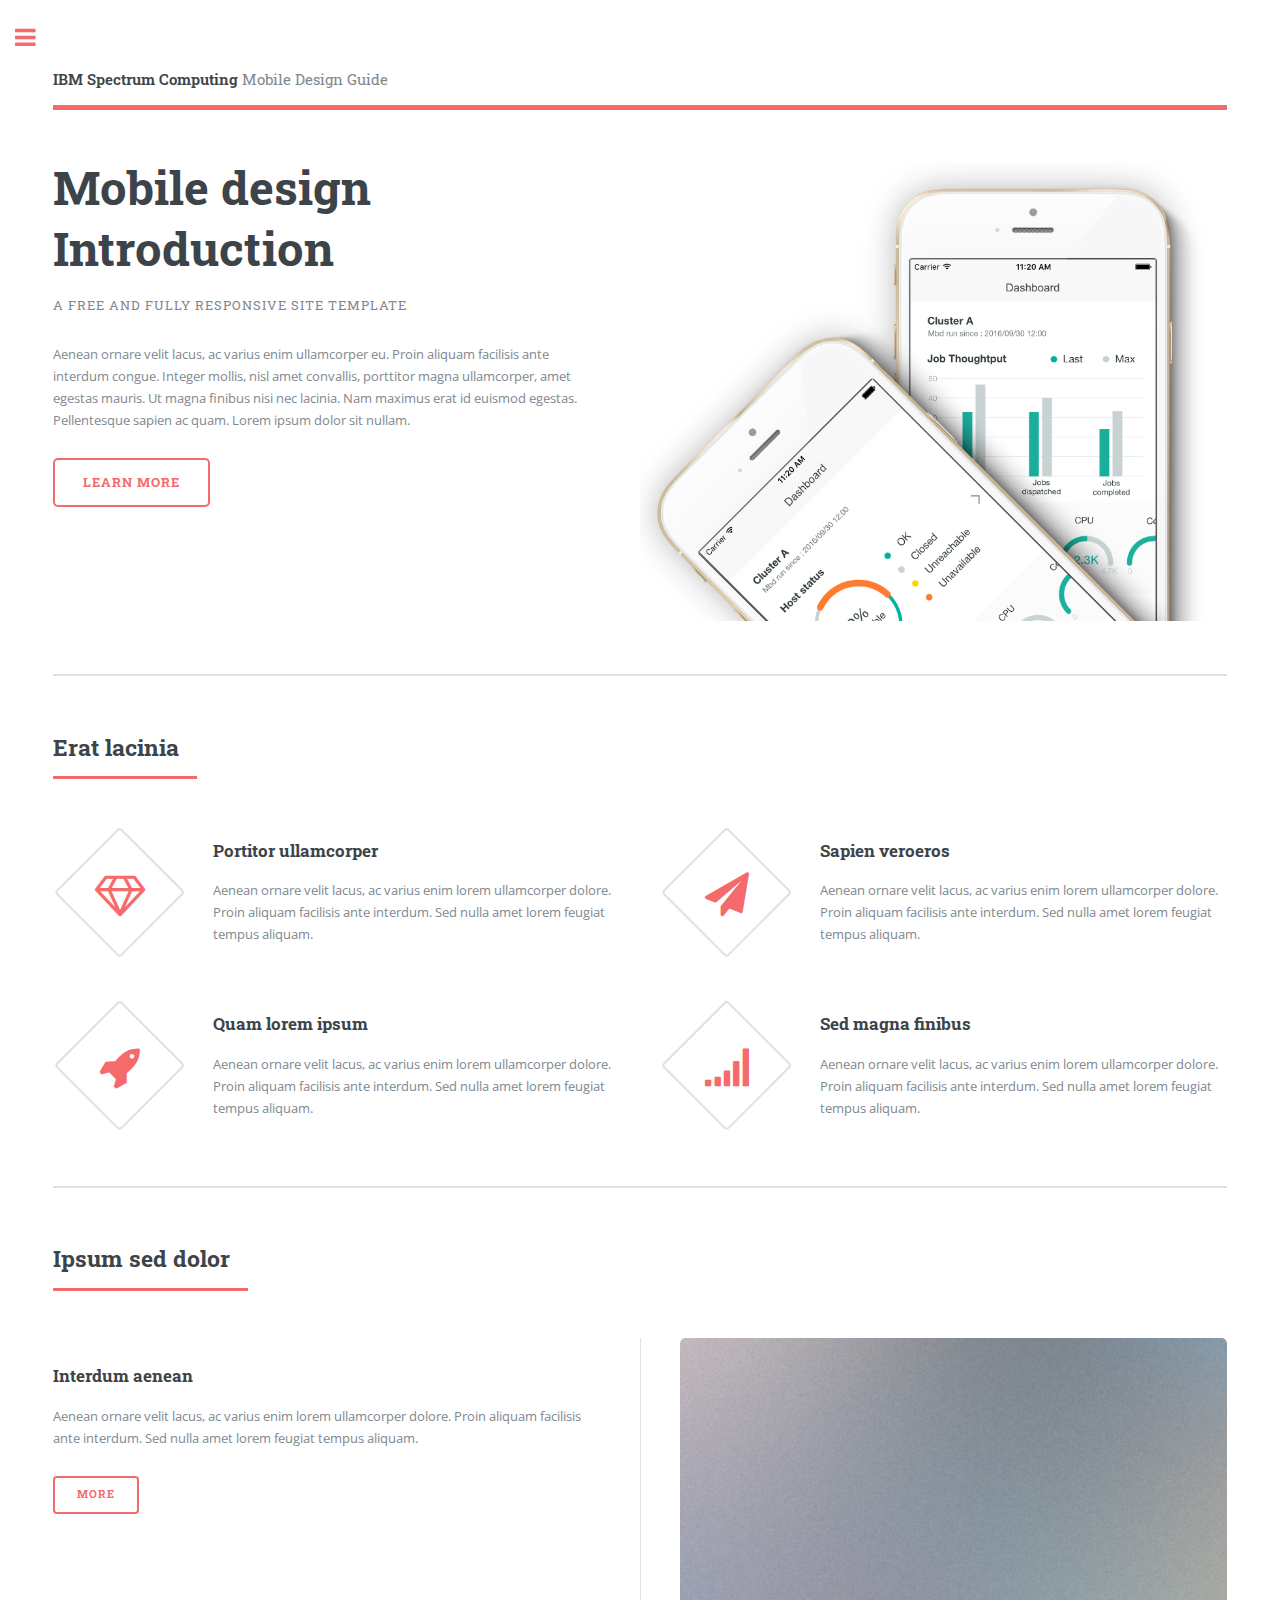
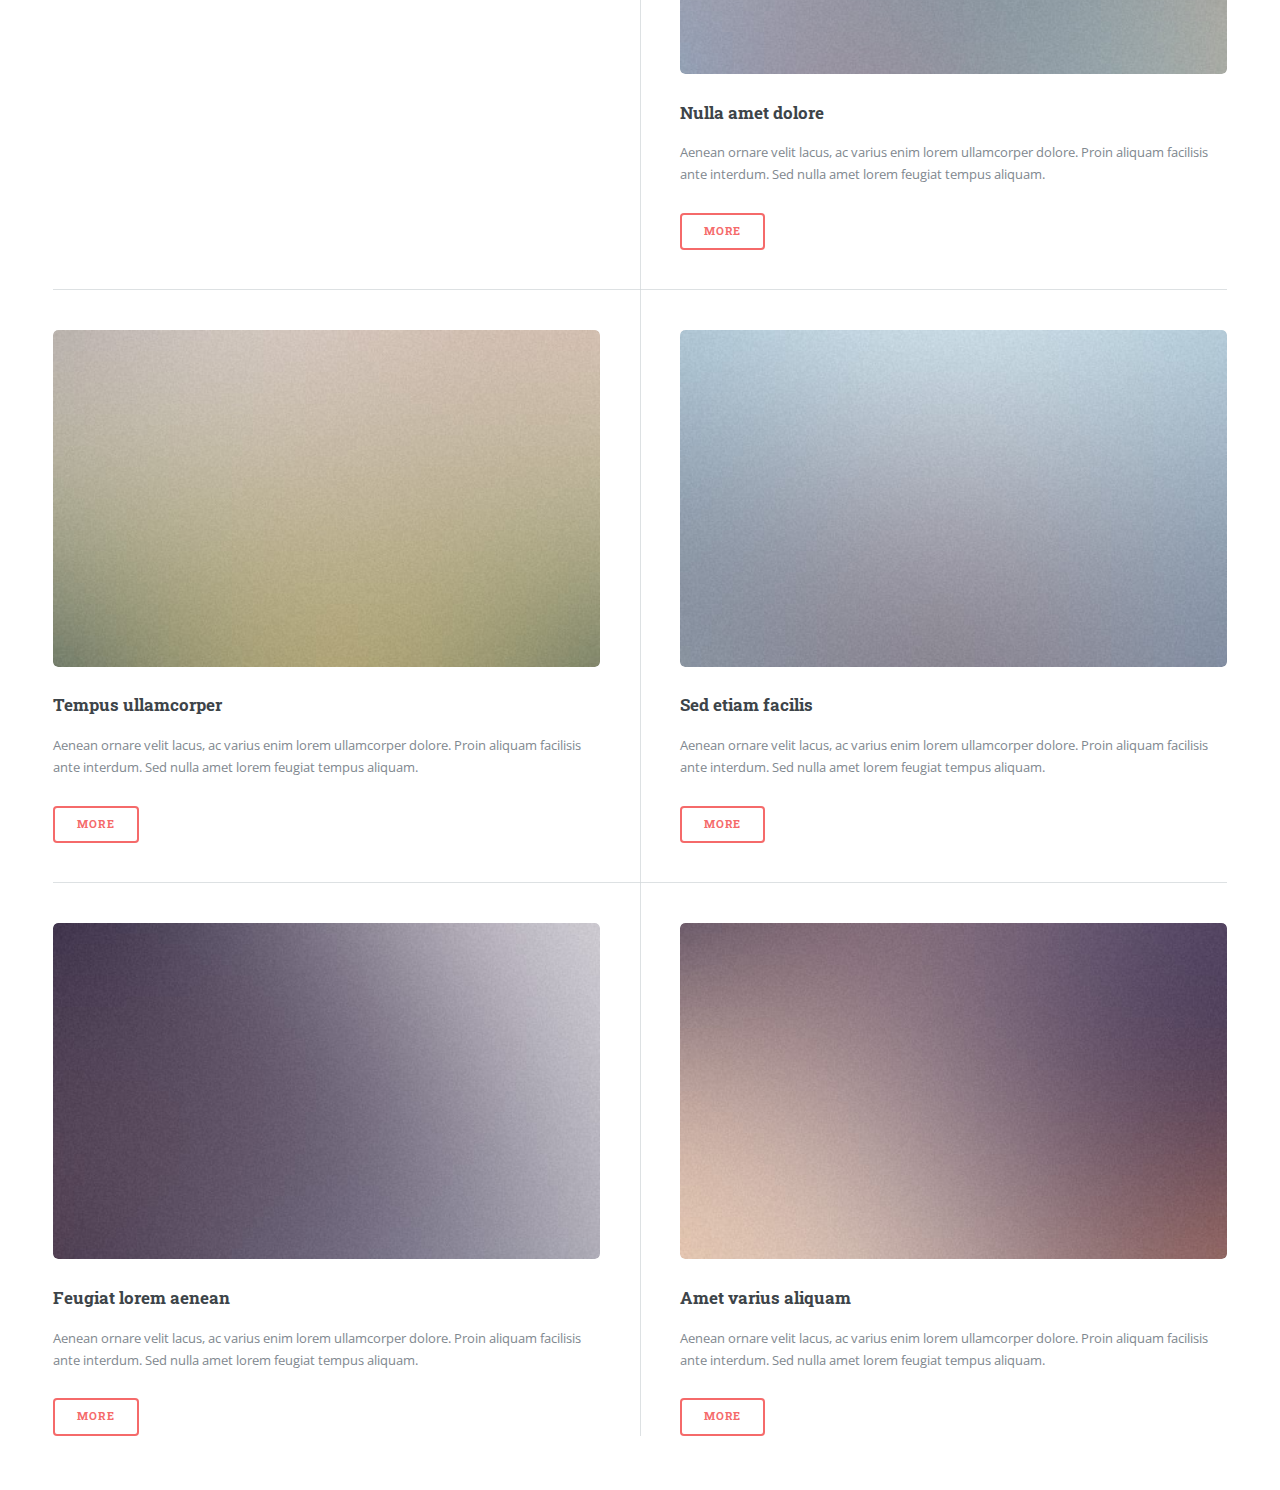
==== commit f574fa11: "update images and src" ====
--- a/index.html
+++ b/index.html
@@ -42,7 +42,7 @@
 										</ul>
 									</div>
 									<span class="image object">
-										<img src="images/intro.jpg" alt="" />
+										<img src="images/intro.png" alt="" />
 									</span>
 								</section>
 
@@ -188,12 +188,6 @@
 										<li><a href="#">Amet Lacinia</a></li>
 									</ul>
 								</nav>
-
-							<!-- Footer -->
-								<footer id="footer">
-									<p class="copyright">&copy; Untitled. All rights reserved. Demo Images: <a href="https://unsplash.com">Unsplash</a>. Design: <a href="https://html5up.net">HTML5 UP</a>.</p>
-								</footer>
-
 						</div>
 					</div>
 
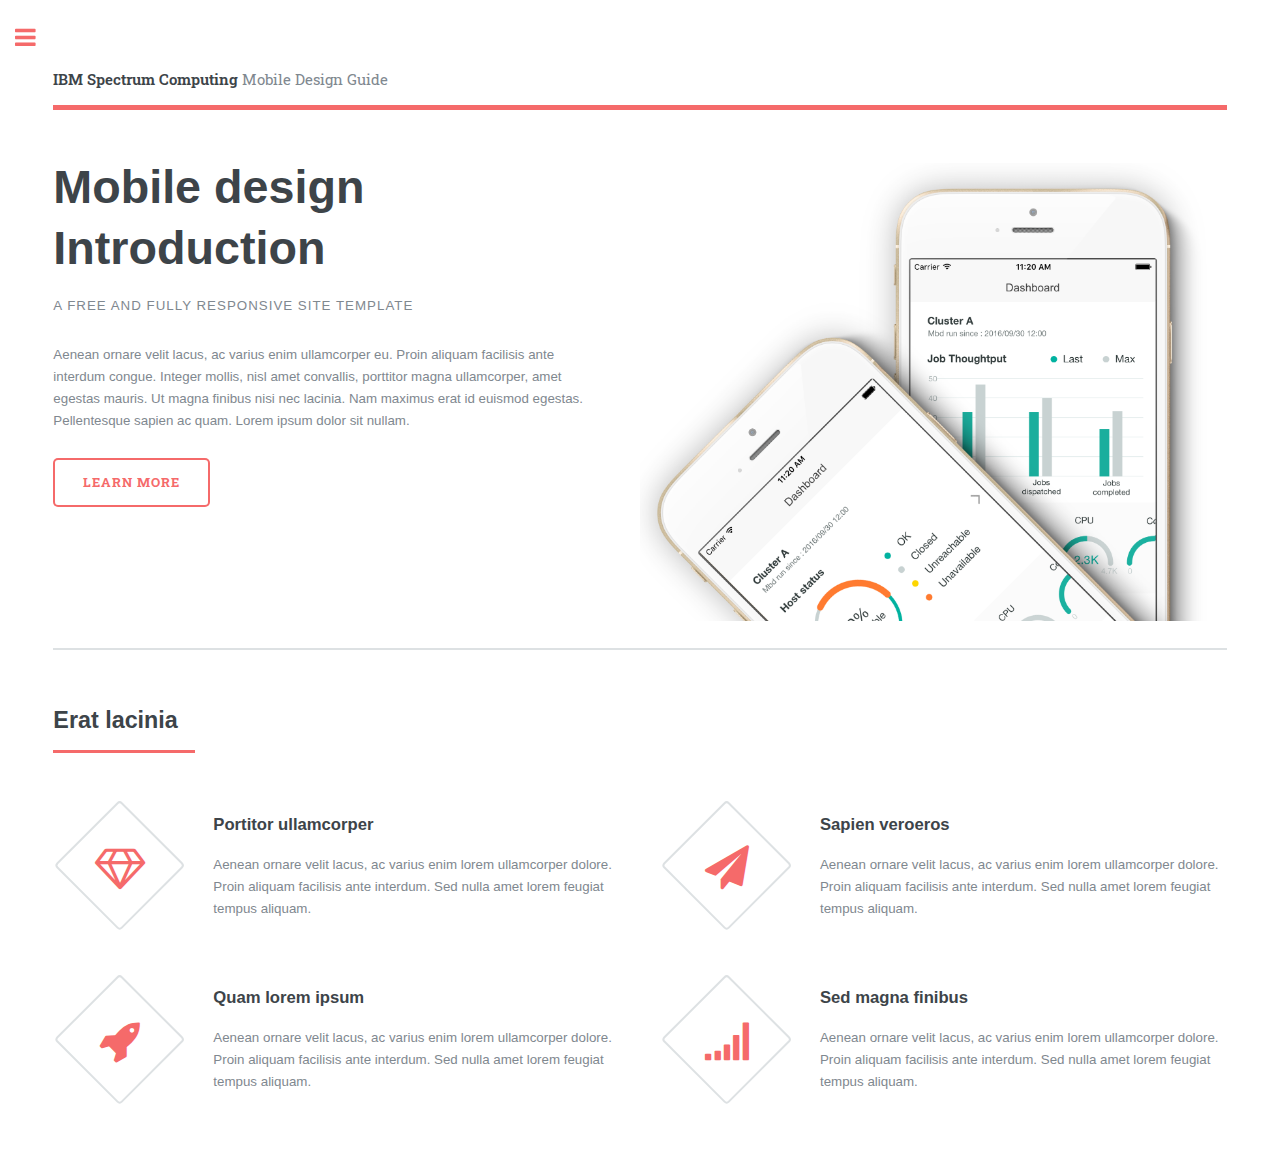
==== commit d01d3512: "change font family" ====
--- a/index.html
+++ b/index.html
@@ -83,63 +83,6 @@
 									</div>
 								</section>
 
-							<!-- Section -->
-								<section>
-									<header class="major">
-										<h2>Ipsum sed dolor</h2>
-									</header>
-									<div class="posts">
-										<article>
-											<a href="#" class="image"><img src="images/pic01.jpg" alt="" /></a>
-											<h3>Interdum aenean</h3>
-											<p>Aenean ornare velit lacus, ac varius enim lorem ullamcorper dolore. Proin aliquam facilisis ante interdum. Sed nulla amet lorem feugiat tempus aliquam.</p>
-											<ul class="actions">
-												<li><a href="#" class="button">More</a></li>
-											</ul>
-										</article>
-										<article>
-											<a href="#" class="image"><img src="images/pic02.jpg" alt="" /></a>
-											<h3>Nulla amet dolore</h3>
-											<p>Aenean ornare velit lacus, ac varius enim lorem ullamcorper dolore. Proin aliquam facilisis ante interdum. Sed nulla amet lorem feugiat tempus aliquam.</p>
-											<ul class="actions">
-												<li><a href="#" class="button">More</a></li>
-											</ul>
-										</article>
-										<article>
-											<a href="#" class="image"><img src="images/pic03.jpg" alt="" /></a>
-											<h3>Tempus ullamcorper</h3>
-											<p>Aenean ornare velit lacus, ac varius enim lorem ullamcorper dolore. Proin aliquam facilisis ante interdum. Sed nulla amet lorem feugiat tempus aliquam.</p>
-											<ul class="actions">
-												<li><a href="#" class="button">More</a></li>
-											</ul>
-										</article>
-										<article>
-											<a href="#" class="image"><img src="images/pic04.jpg" alt="" /></a>
-											<h3>Sed etiam facilis</h3>
-											<p>Aenean ornare velit lacus, ac varius enim lorem ullamcorper dolore. Proin aliquam facilisis ante interdum. Sed nulla amet lorem feugiat tempus aliquam.</p>
-											<ul class="actions">
-												<li><a href="#" class="button">More</a></li>
-											</ul>
-										</article>
-										<article>
-											<a href="#" class="image"><img src="images/pic05.jpg" alt="" /></a>
-											<h3>Feugiat lorem aenean</h3>
-											<p>Aenean ornare velit lacus, ac varius enim lorem ullamcorper dolore. Proin aliquam facilisis ante interdum. Sed nulla amet lorem feugiat tempus aliquam.</p>
-											<ul class="actions">
-												<li><a href="#" class="button">More</a></li>
-											</ul>
-										</article>
-										<article>
-											<a href="#" class="image"><img src="images/pic06.jpg" alt="" /></a>
-											<h3>Amet varius aliquam</h3>
-											<p>Aenean ornare velit lacus, ac varius enim lorem ullamcorper dolore. Proin aliquam facilisis ante interdum. Sed nulla amet lorem feugiat tempus aliquam.</p>
-											<ul class="actions">
-												<li><a href="#" class="button">More</a></li>
-											</ul>
-										</article>
-									</div>
-								</section>
-
 						</div>
 					</div>
 
--- a/assets/css/main.css
+++ b/assets/css/main.css
@@ -2071,7 +2071,7 @@
 
 	body, input, select, textarea {
 		color: #7f888f;
-		font-family: "Open Sans", sans-serif;
+		font-family: Helvetica Neue for IBM,Helvetica Neue,-apple-system,BlinkMacSystemFont,Segoe UI,Roboto,Oxygen,Ubuntu,Cantarell,Fira Sans,Noto Sans,Noto,sans-serif;
 		font-size: 13pt;
 		font-weight: 400;
 		line-height: 1.65;
@@ -2135,7 +2135,7 @@
 
 	h1, h2, h3, h4, h5, h6 {
 		color: #3d4449;
-		font-family: "Roboto Slab", serif;
+		font-family: Helvetica Neue for IBM,Helvetica Neue,-apple-system,BlinkMacSystemFont,Segoe UI,Roboto,Oxygen,Ubuntu,Cantarell,Fira Sans,Noto Sans,Noto,sans-serif;
 		font-weight: 700;
 		line-height: 1.5;
 		margin: 0 0 1em 0;
@@ -2273,7 +2273,7 @@
 	}
 
 	header p {
-		font-family: "Roboto Slab", serif;
+		font-family: Helvetica Neue for IBM,Helvetica Neue,-apple-system,BlinkMacSystemFont,Segoe UI,Roboto,Oxygen,Ubuntu,Cantarell,Fira Sans,Noto Sans,Noto,sans-serif;
 		font-size: 1em;
 		font-weight: 400;
 		letter-spacing: 0.075em;
@@ -3505,7 +3505,7 @@
 			}
 
 				#main > .inner > section {
-					padding: 5em 0 3em 0 ;
+					padding: 5em 0 0 0 ;
 				}
 
 		}
@@ -3881,7 +3881,7 @@
 			-ms-flex-shrink: 0;
 			flex-shrink: 0;
 			display: block;
-			margin: 0 0 2em 4em;
+			margin: 0 0 0 4em;
 			width: 50%;
 		}
 
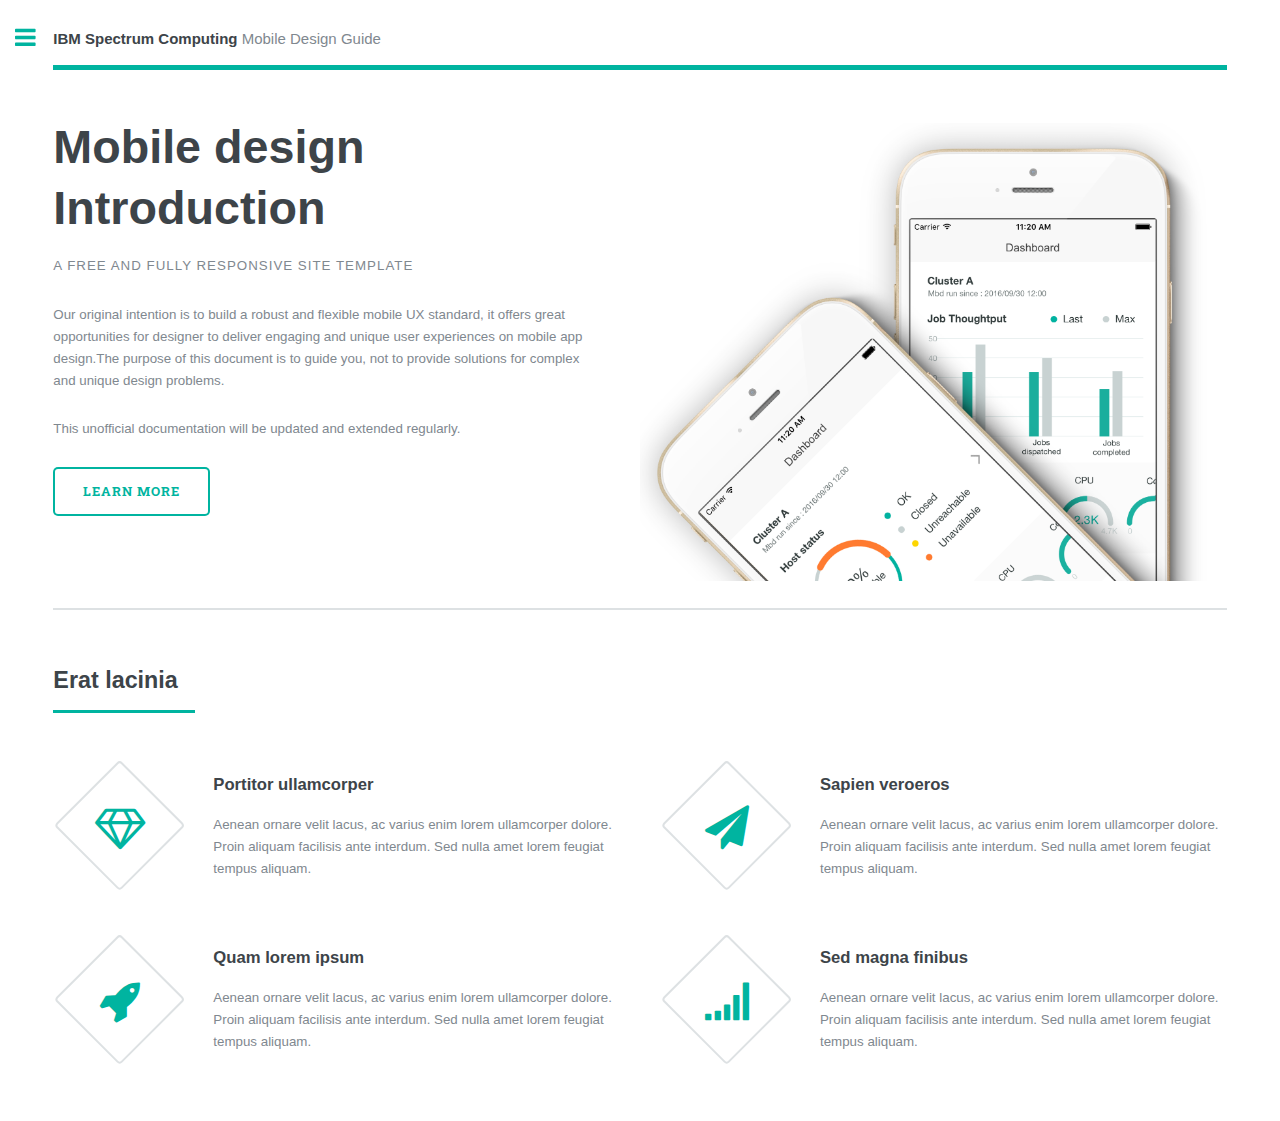
==== commit 0e871462: "update description" ====
--- a/index.html
+++ b/index.html
@@ -36,7 +36,8 @@
 											Introduction</h1>
 											<p>A free and fully responsive site template</p>
 										</header>
-										<p>Aenean ornare velit lacus, ac varius enim ullamcorper eu. Proin aliquam facilisis ante interdum congue. Integer mollis, nisl amet convallis, porttitor magna ullamcorper, amet egestas mauris. Ut magna finibus nisi nec lacinia. Nam maximus erat id euismod egestas. Pellentesque sapien ac quam. Lorem ipsum dolor sit nullam.</p>
+										<p>Our original intention is to build a robust and flexible mobile UX standard, it offers great opportunities for designer to deliver engaging and unique user experiences on mobile app design.The purpose of this document is to guide you, not to provide solutions for complex and unique design problems.</p>
+										<p>This unofficial documentation will be updated and extended regularly.</p>
 										<ul class="actions">
 											<li><a href="#" class="button big">Learn More</a></li>
 										</ul>
--- a/assets/css/main.css
+++ b/assets/css/main.css
@@ -2107,13 +2107,13 @@
 		-ms-transition: color 0.2s ease-in-out, border-bottom-color 0.2s ease-in-out;
 		transition: color 0.2s ease-in-out, border-bottom-color 0.2s ease-in-out;
 		border-bottom: dotted 1px;
-		color: #f56a6a;
+		color: #00b4a0;
 		text-decoration: none;
 	}
 
 		a:hover {
-			border-bottom-color: #f56a6a;
-			color: #f56a6a !important;
+			border-bottom-color: #00b4a0;
+			color: #00b4a0 !important;
 		}
 
 			a:hover strong {
@@ -2282,7 +2282,7 @@
 	}
 
 	header.major > :last-child {
-		border-bottom: solid 3px #f56a6a;
+		border-bottom: solid 3px #00b4a0;
 		display: inline-block;
 		margin: 0 0 2em 0;
 		padding: 0 0.75em 0.5em 0;
@@ -2349,8 +2349,8 @@
 		input[type="url"]:focus,
 		select:focus,
 		textarea:focus {
-			border-color: #f56a6a;
-			box-shadow: 0 0 0 1px #f56a6a;
+			border-color: #00b4a0;
+			box-shadow: 0 0 0 1px #00b4a0;
 		}
 
 	.select-wrapper {
@@ -2463,8 +2463,8 @@
 
 		input[type="checkbox"]:focus + label:before,
 		input[type="radio"]:focus + label:before {
-			border-color: #f56a6a;
-			box-shadow: 0 0 0 1px #f56a6a;
+			border-color: #00b4a0;
+			box-shadow: 0 0 0 1px #00b4a0;
 		}
 
 	input[type="checkbox"] + label:before {
@@ -2697,7 +2697,7 @@
 				}
 
 				ul.contact li:before {
-					color: #f56a6a;
+					color: #00b4a0;
 					display: inline-block;
 					font-size: 1.5em;
 					height: 1.125em;
@@ -2821,7 +2821,7 @@
 				}
 
 					ul.pagination li > .page.active {
-						background-color: #f56a6a;
+						background-color: #00b4a0;
 						color: #ffffff !important;
 					}
 
@@ -2953,8 +2953,8 @@
 		background-color: transparent;
 		border-radius: 0.375em;
 		border: 0;
-		box-shadow: inset 0 0 0 2px #f56a6a;
-		color: #f56a6a !important;
+		box-shadow: inset 0 0 0 2px #00b4a0;
+		color: #00b4a0 !important;
 		cursor: pointer;
 		display: inline-block;
 		font-family: "Roboto Slab", serif;
@@ -3027,7 +3027,7 @@
 		input[type="button"].special,
 		button.special,
 		.button.special {
-			background-color: #f56a6a;
+			background-color: #00b4a0;
 			box-shadow: none;
 			color: #ffffff !important;
 		}
@@ -3147,7 +3147,7 @@
 			}
 
 				.features article .icon:before {
-					color: #f56a6a;
+					color: #00b4a0;
 					font-size: 2.75rem;
 					position: relative;
 					top: 0.05em;
@@ -3792,7 +3792,7 @@
 		display: -webkit-flex;
 		display: -ms-flex;
 		display: flex;
-		border-bottom: solid 5px #f56a6a;
+		border-bottom: solid 5px #00b4a0;
 		padding: 6em 0 1em 0;
 		position: relative;
 	}
@@ -3808,7 +3808,7 @@
 		#header .logo {
 			border-bottom: 0;
 			color: inherit;
-			font-family: "Roboto Slab", serif;
+			font-family: Helvetica Neue for IBM,Helvetica Neue,-apple-system,BlinkMacSystemFont,Segoe UI,Roboto,Oxygen,Ubuntu,Cantarell,Fira Sans,Noto Sans,Noto,sans-serif;
 			font-size: 1.125em;
 		}
 
@@ -3819,7 +3819,7 @@
 		@media screen and (max-width: 1680px) {
 
 			#header {
-				padding-top: 5em;
+				padding-top: 2em;
 			}
 
 		}
@@ -3987,7 +3987,7 @@
 		}
 
 			#menu ul a:hover, #menu ul span:hover {
-				color: #f56a6a;
+				color: #00b4a0;
 			}
 
 			#menu ul a.opener, #menu ul span.opener {
@@ -4021,7 +4021,7 @@
 				}
 
 				#menu ul a.opener:hover:before, #menu ul span.opener:hover:before {
-					color: #f56a6a;
+					color: #00b4a0;
 				}
 
 				#menu ul a.opener.active + ul, #menu ul span.opener.active + ul {
